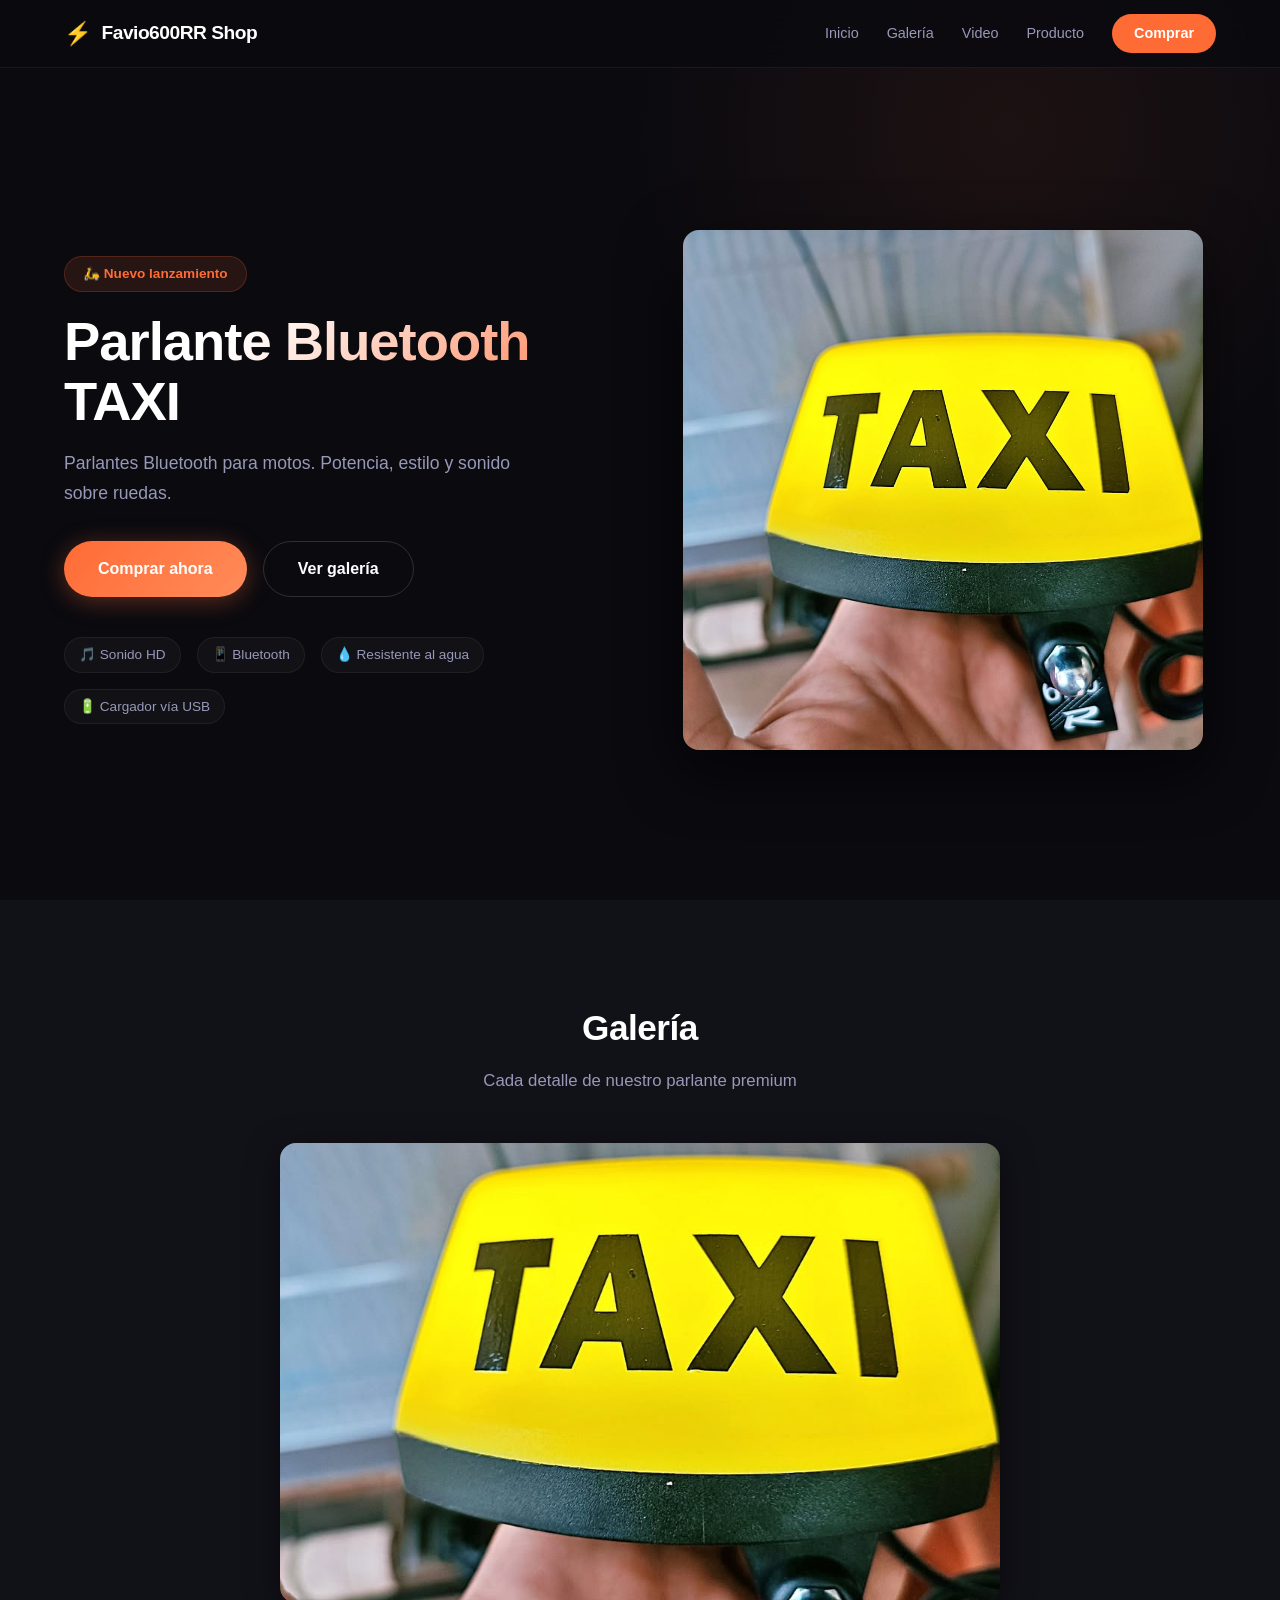
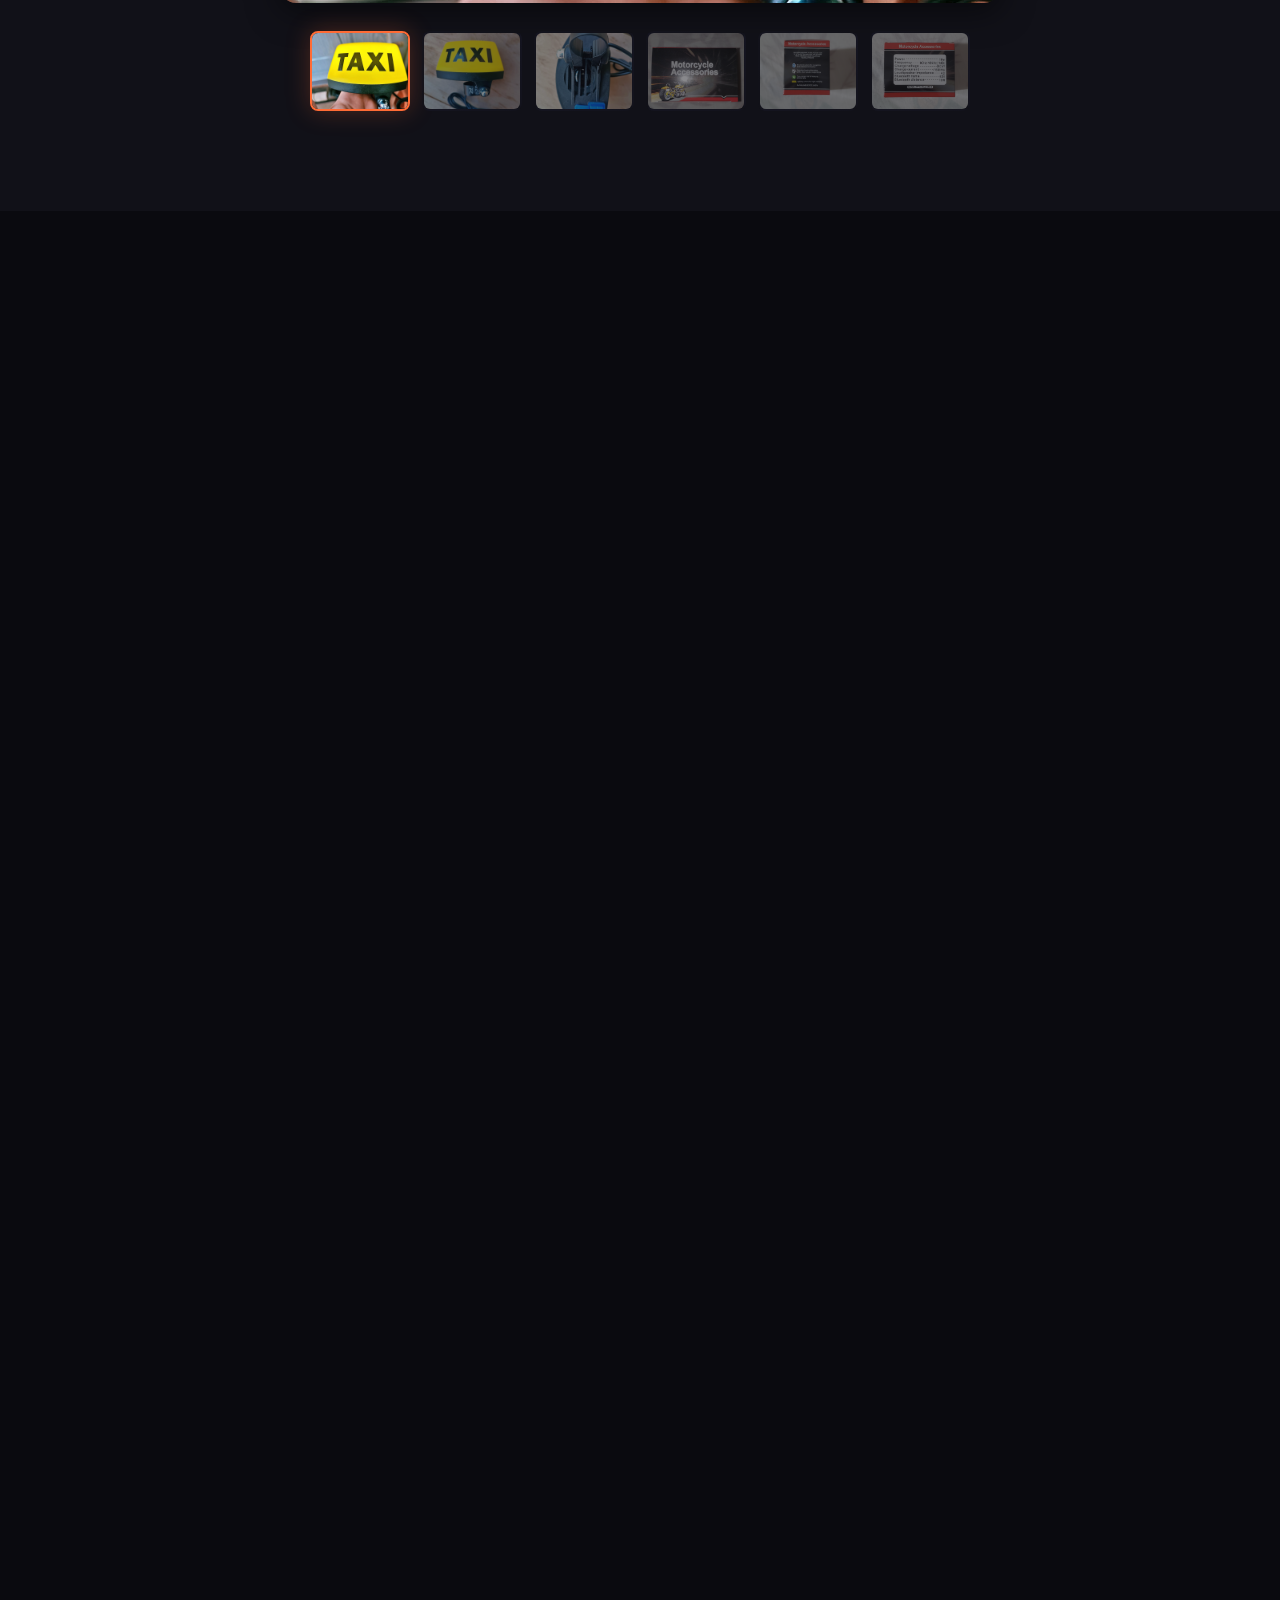
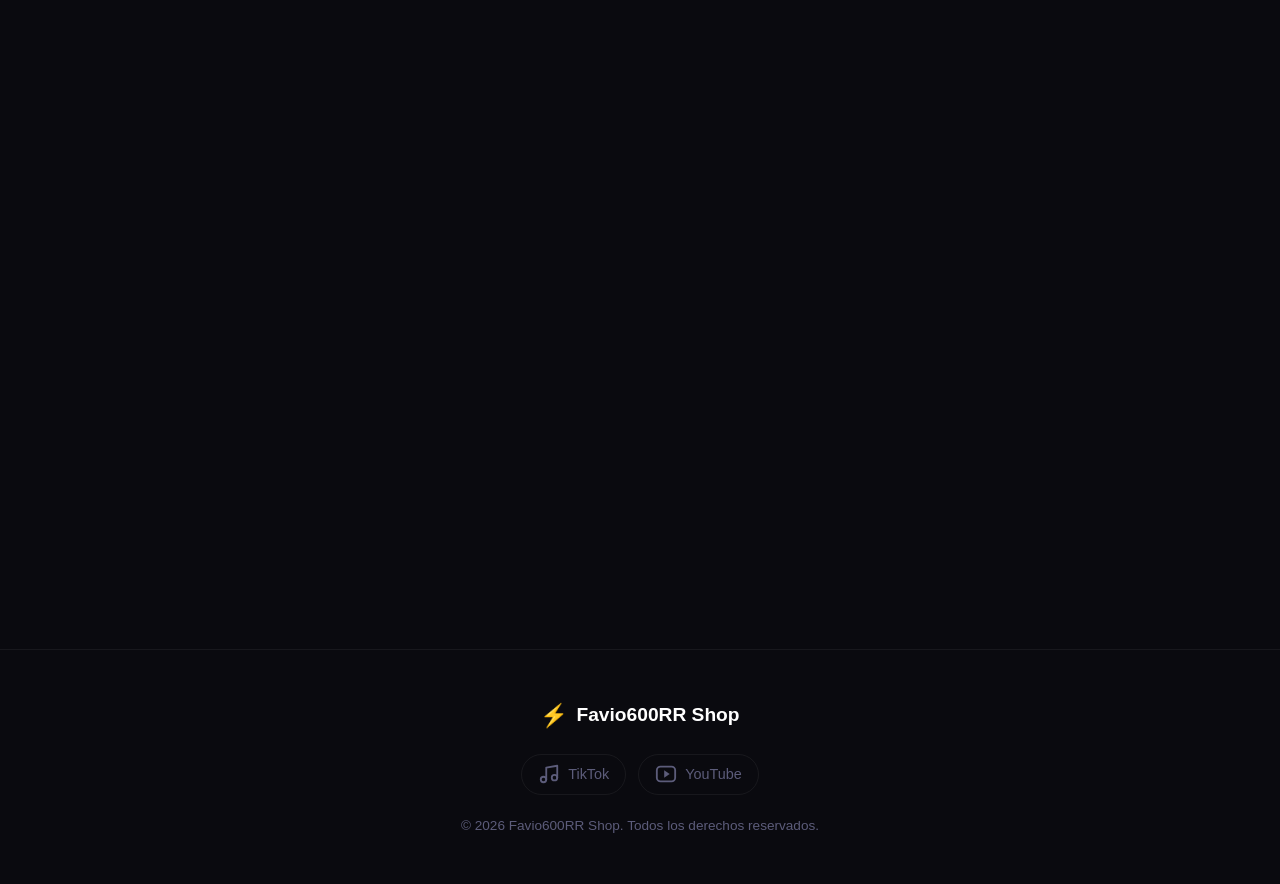
==== public/index.html @ 27d07365 "first commit" ====
<!DOCTYPE html>
<html lang="es">
<head>
    <meta charset="UTF-8">
    <meta name="viewport" content="width=device-width, initial-scale=1.0">
    <title>Favio600RR Shop | Parlante Bluetooth TAXI</title>
    <meta name="description" content="Parlantes Bluetooth para motos. Potencia, estilo y sonido sobre ruedas.">
    <meta name="author" content="Favio600RR">
    <meta name="robots" content="index, follow">
    <meta name="theme-color" content="#ff6b35">
    <meta property="og:title" content="Parlante Bluetooth TAXI - Favio600RR Shop">
    <meta property="og:description" content="Parlantes Bluetooth para motos. Potencia, estilo y sonido sobre ruedas.">
    <meta property="og:type" content="product">
    <meta property="og:image" content="assets/img/foto1.png">
    <meta property="og:site_name" content="Favio600RR Shop">
    <link rel="icon" href="data:image/svg+xml,<svg xmlns='http://www.w3.org/2000/svg' viewBox='0 0 32 32'><rect width='32' height='32' rx='6' fill='%23ff6b35'/></svg>">
    <link rel="stylesheet" href="css/style.css">
</head>
<body>

    <!-- ============================== HEADER ============================== -->
    <header class="header" id="header">
        <div class="container header-inner">
            <a href="#" class="logo" aria-label="Inicio">
                <span class="logo-icon">⚡</span>
                <span class="logo-text">Favio600RR Shop</span>
            </a>
            <nav class="nav" id="nav" role="navigation" aria-label="Navegación principal">
                <a href="#hero" class="nav-link">Inicio</a>
                <a href="#galeria" class="nav-link">Galería</a>
                <a href="#video" class="nav-link">Video</a>
                <a href="#producto" class="nav-link">Producto</a>
                <a href="#producto" class="nav-link nav-btn">Comprar</a>
            </nav>
            <button class="nav-toggle" id="navToggle" aria-label="Abrir menú" type="button">
                <span></span><span></span><span></span>
            </button>
        </div>
    </header>

    <!-- ============================== HERO ============================== -->
    <section id="hero" class="hero">
        <div class="hero-bg-glow"></div>
        <div class="container hero-inner">
            <div class="hero-content">
                <span class="hero-badge">🛵 Nuevo lanzamiento</span>
                <h1 class="hero-title">Parlante Bluetooth TAXI</h1>
                <p class="hero-desc">Parlantes Bluetooth para motos. Potencia, estilo y sonido sobre ruedas.</p>
                <div class="hero-actions">
                    <a href="#producto" class="btn btn-primary">Comprar ahora</a>
                    <a href="#galeria" class="btn btn-outline">Ver galería</a>
                </div>
                <div class="hero-features">
                    <span class="hf-item">🎵 Sonido HD</span>
                    <span class="hf-item">📱 Bluetooth</span>
                    <span class="hf-item">💧 Resistente al agua</span>
                    <span class="hf-item">🔋 Cargador vía USB</span>
                </div>
            </div>
            <div class="hero-visual">
                <div class="hero-img-wrapper">
                    <img src="assets/img/foto1.png" alt="Parlante Bluetooth TAXI" loading="eager">
                    <div class="hero-glow"></div>
                </div>
            </div>
        </div>
    </section>

    <!-- ============================== GALERÍA ============================== -->
    <section id="galeria" class="section gallery">
        <div class="container">
            <h2 class="section-title">Galería</h2>
            <p class="section-desc">Cada detalle de nuestro parlante premium</p>
            <div class="gallery-main">
                <img id="galleryMain" src="assets/img/foto1.png" alt="Parlante Bluetooth TAXI">
            </div>
            <div class="gallery-thumbs" id="galleryThumbs">
                <img src="assets/img/foto1.png" alt="Parlante Bluetooth TAXI - Imagen 1" class="thumb active" data-index="0" loading="lazy">
                <img src="assets/img/foto2.png" alt="Parlante Bluetooth TAXI - Imagen 2" class="thumb" data-index="1" loading="lazy">
                <img src="assets/img/foto3.png" alt="Parlante Bluetooth TAXI - Imagen 3" class="thumb" data-index="2" loading="lazy">
                <img src="assets/img/foto4.png" alt="Parlante Bluetooth TAXI - Imagen 4" class="thumb" data-index="3" loading="lazy">
                <img src="assets/img/foto5.png" alt="Parlante Bluetooth TAXI - Imagen 5" class="thumb" data-index="4" loading="lazy">
                <img src="assets/img/foto6.png" alt="Parlante Bluetooth TAXI - Imagen 6" class="thumb" data-index="5" loading="lazy">
            </div>
        </div>
    </section>

    <!-- ============================== VIDEO ============================== -->
    <section id="video" class="section video-section">
        <div class="container">
            <h2 class="section-title">Video</h2>
            <p class="section-desc">Mira el Parlante Bluetooth TAXI en acción</p>
            <div class="video-grid">
                        <div class="video-wrapper">
                            <video controls preload="metadata" poster="assets/img/foto1.png" playsinline>
                                <source src="assets/video/video1.mp4" type="video/mp4">
                            </video>
                        </div>
            </div>
        </div>
    </section>

    <!-- ============================== PRODUCTO ============================== -->
    <section id="producto" class="section product-section">
        <div class="container">
            <h2 class="section-title">Producto</h2>
            <p class="section-desc">Información y pedido</p>
            <div class="product-card">
                <div class="product-img-col">

                </div>
                <div class="product-info-col">
                    <h3 class="product-name">Parlante Bluetooth TAXI</h3>
                    <div class="product-price">Bs 180</div>
                    <div class="product-stock">
                        <span class="stock-badge" id="stockBadge">✓ En stock (98 unid.)</span>
                    </div>

                    <div class="product-variants">
                        <label class="variants-label">Cantidad por variante</label>
                        <div class="variant-item">
                            <span class="variant-label">Abrazadera</span>
                            <div class="quantity-selector">
                                <button class="qty-btn variant-minus" data-id="abrazadera" type="button" aria-label="Reducir Abrazadera">−</button>
                                <input type="number" class="qty-input variant-qty" data-id="abrazadera" value="0" min="0" max="98" aria-live="polite">
                                <button class="qty-btn variant-plus" data-id="abrazadera" type="button" aria-label="Aumentar Abrazadera">+</button>
                            </div>
                        </div>
                        <div class="variant-item">
                            <span class="variant-label">Sujetador</span>
                            <div class="quantity-selector">
                                <button class="qty-btn variant-minus" data-id="sujetador" type="button" aria-label="Reducir Sujetador">−</button>
                                <input type="number" class="qty-input variant-qty" data-id="sujetador" value="0" min="0" max="98" aria-live="polite">
                                <button class="qty-btn variant-plus" data-id="sujetador" type="button" aria-label="Aumentar Sujetador">+</button>
                            </div>
                        </div>
                    </div>

                    <div class="product-field">
                        <label for="department">Departamento de entrega</label>
                        <div class="select-wrap">
                            <select id="department" class="department-select" required>
                                <option value="">— Seleccionar —</option>
                                <option value="La Paz">La Paz</option>
                                <option value="Cochabamba">Cochabamba</option>
                                <option value="Santa Cruz">Santa Cruz</option>
                                <option value="Oruro">Oruro</option>
                                <option value="Potosí">Potosí</option>
                                <option value="Chuquisaca">Chuquisaca</option>
                                <option value="Tarija">Tarija</option>
                                <option value="Beni">Beni</option>
                                <option value="Pando">Pando</option>
                            </select>
                        </div>
                    </div>

                    <button id="whatsappBtn" class="btn btn-whatsapp" type="button">
                        <span>💬</span> Pedir por WhatsApp
                    </button>
                </div>
            </div>
        </div>
    </section>

    <!-- ============================== FOOTER ============================== -->
    <footer class="footer">
        <div class="container footer-inner">
            <div class="footer-brand">
                <span class="logo-icon">⚡</span>
                <span>Favio600RR Shop</span>
            </div>
            <div class="footer-social">
                <a href="https://www.tiktok.com/@favio600rr.yt" class="social-link" target="_blank" rel="noopener noreferrer" aria-label="TikTok"><svg xmlns="http://www.w3.org/2000/svg" width="22" height="22" viewBox="0 0 24 24" fill="none" stroke="currentColor" stroke-width="2" stroke-linecap="round" stroke-linejoin="round"><path d="M9 18V5l12-2v13"/><circle cx="6" cy="18" r="3"/><circle cx="18" cy="16" r="3"/></svg><span>TikTok</span></a>
                <a href="https://www.youtube.com/@Favio600RR" class="social-link" target="_blank" rel="noopener noreferrer" aria-label="YouTube"><svg xmlns="http://www.w3.org/2000/svg" width="22" height="22" viewBox="0 0 24 24" fill="none" stroke="currentColor" stroke-width="2" stroke-linecap="round" stroke-linejoin="round"><rect x="2" y="4" width="20" height="16" rx="4"/><polygon points="10,8 16,12 10,16" fill="currentColor" stroke="none"/></svg><span>YouTube</span></a>
            </div>
            <p class="footer-copy">© 2026 Favio600RR Shop. Todos los derechos reservados.</p>
        </div>
    </footer>

    <script src="js/app.js" defer></script>
</body>
</html>
---- public/css/style.css ----
/* ================================================================
   FAVIO600RR SHOP — ESTILOS v3
   ================================================================ */

/* --- Variables --- */
:root {
    --primary:   #ff6b35;
    --secondary: #00d4ff;
    --bg:        #0a0a0f;
    --bg2:       #111118;
    --bg3:       #181828;
    --text:      #ffffff;
    --text2:     #9898b8;
    --text3:     #5c5c7a;
    --border:    rgba(255, 255, 255, 0.06);
    --radius:    16px;
    --radius-sm: 8px;
    --shadow:    0 8px 32px rgba(0, 0, 0, 0.5);
    --shadow-lg: 0 20px 60px rgba(0, 0, 0, 0.6);
    --ease:      0.3s cubic-bezier(0.4, 0, 0.2, 1);
    --ease-slow: 0.6s cubic-bezier(0.4, 0, 0.2, 1);
}

/* --- Reset --- */
*, *::before, *::after { margin: 0; padding: 0; box-sizing: border-box; }

html {
    scroll-behavior: smooth;
    -webkit-font-smoothing: antialiased;
    -moz-osx-font-smoothing: grayscale;
}

body {
    font-family: -apple-system, BlinkMacSystemFont, "Segoe UI", Roboto,
        Oxygen, Ubuntu, Cantarell, sans-serif;
    background: var(--bg);
    color: var(--text);
    line-height: 1.6;
    overflow-x: hidden;
}

img { max-width: 100%; display: block; }
a   { text-decoration: none; color: inherit; }
button { font-family: inherit; cursor: pointer; }

.container {
    max-width: 1200px;
    margin: 0 auto;
    padding: 0 24px;
}

/* ============== HEADER ============== */
.header {
    position: fixed;
    top: 0; left: 0; width: 100%;
    z-index: 1000;
    background: rgba(10, 10, 15, 0.82);
    backdrop-filter: blur(24px);
    -webkit-backdrop-filter: blur(24px);
    border-bottom: 1px solid var(--border);
    padding: 14px 0;
    transition: background var(--ease), padding var(--ease);
}
.header-inner {
    display: flex;
    align-items: center;
    justify-content: space-between;
}

.logo {
    display: flex;
    align-items: center;
    gap: 10px;
    font-size: 1.2rem;
    font-weight: 700;
    letter-spacing: -0.5px;
}
.logo-icon { font-size: 1.4rem; }

.nav {
    display: flex;
    align-items: center;
    gap: 28px;
}
.nav-link {
    font-size: 0.9rem;
    color: var(--text2);
    font-weight: 500;
    transition: color var(--ease);
    position: relative;
    padding: 4px 0;
}
.nav-link::after {
    content: "";
    position: absolute;
    bottom: -2px; left: 0;
    width: 0; height: 2px;
    background: var(--primary);
    border-radius: 2px;
    transition: width var(--ease);
}
.nav-link:hover { color: var(--text); }
.nav-link:hover::after { width: 100%; }

.nav-btn {
    background: var(--primary) !important;
    color: #fff !important;
    padding: 8px 22px !important;
    border-radius: 50px !important;
    font-weight: 600 !important;
    transition: all var(--ease) !important;
}
.nav-btn:hover {
    background: #ff8c5a !important;
    transform: translateY(-1px);
    box-shadow: 0 4px 20px rgba(255, 107, 53, 0.35);
}
.nav-btn::after { display: none !important; }

/* --- Nav Toggle --- */
.nav-toggle {
    display: none;
    flex-direction: column;
    gap: 5px;
    background: none;
    border: none;
    padding: 4px;
    z-index: 1001;
}
.nav-toggle span {
    display: block;
    width: 24px; height: 2px;
    background: var(--text);
    border-radius: 2px;
    transition: all var(--ease);
}
.nav-toggle.active span:nth-child(1) { transform: rotate(45deg) translate(5px, 5px); }
.nav-toggle.active span:nth-child(2) { opacity: 0; }
.nav-toggle.active span:nth-child(3) { transform: rotate(-45deg) translate(5px, -5px); }

/* ============== HERO ============== */
.hero {
    min-height: 100vh;
    display: flex;
    align-items: center;
    padding-top: 80px;
    position: relative;
    overflow: hidden;
}
.hero-bg-glow {
    position: absolute;
    top: -30%; right: -10%;
    width: 800px; height: 800px;
    background: radial-gradient(circle, rgba(255, 107, 53, 0.08), transparent 70%);
    pointer-events: none;
}
.hero-inner {
    display: grid;
    grid-template-columns: 1fr 1fr;
    gap: 60px;
    align-items: center;
    position: relative;
    z-index: 1;
}
.hero-content { display: flex; flex-direction: column; }

.hero-badge {
    display: inline-flex;
    align-items: center;
    gap: 6px;
    width: fit-content;
    padding: 6px 18px;
    background: rgba(255, 107, 53, 0.12);
    color: var(--primary);
    border-radius: 50px;
    font-size: 0.85rem;
    font-weight: 600;
    margin-bottom: 20px;
    border: 1px solid rgba(255, 107, 53, 0.2);
}

.hero-title {
    font-size: 3.4rem;
    font-weight: 800;
    line-height: 1.12;
    margin-bottom: 16px;
    background: linear-gradient(135deg, #fff 30%, var(--primary) 100%);
    -webkit-background-clip: text;
    -webkit-text-fill-color: transparent;
    background-clip: text;
    letter-spacing: -1px;
}

.hero-desc {
    font-size: 1.1rem;
    color: var(--text2);
    margin-bottom: 32px;
    max-width: 480px;
    line-height: 1.7;
}

.hero-actions {
    display: flex;
    gap: 16px;
    margin-bottom: 40px;
    flex-wrap: wrap;
}

.btn {
    display: inline-flex;
    align-items: center;
    justify-content: center;
    gap: 8px;
    padding: 14px 34px;
    border-radius: 50px;
    font-weight: 600;
    font-size: 1rem;
    border: none;
    transition: all var(--ease);
    text-align: center;
}
.btn-primary {
    background: linear-gradient(135deg, var(--primary), #ff8c5a);
    color: #fff;
    box-shadow: 0 4px 24px rgba(255, 107, 53, 0.35);
}
.btn-primary:hover {
    transform: translateY(-3px);
    box-shadow: 0 10px 40px rgba(255, 107, 53, 0.5);
}
.btn-outline {
    background: transparent;
    color: var(--text);
    border: 1px solid rgba(255, 255, 255, 0.15);
}
.btn-outline:hover {
    border-color: var(--primary);
    background: rgba(255, 107, 53, 0.08);
    color: var(--primary);
}

.hero-features {
    display: flex;
    gap: 16px;
    flex-wrap: wrap;
}
.hf-item {
    color: var(--text2);
    font-size: 0.85rem;
    display: flex;
    align-items: center;
    gap: 6px;
    padding: 6px 14px;
    background: rgba(255, 255, 255, 0.03);
    border: 1px solid var(--border);
    border-radius: 50px;
    transition: all var(--ease);
}
.hf-item:hover {
    border-color: rgba(255, 107, 53, 0.3);
    background: rgba(255, 107, 53, 0.06);
    color: var(--text);
    transform: translateY(-1px);
}

.hero-visual {
    display: flex;
    justify-content: center;
    align-items: center;
}
.hero-img-wrapper {
    position: relative;
    display: flex;
    justify-content: center;
    align-items: center;
}
.hero-img-wrapper img {
    width: 100%;
    max-width: 520px;
    border-radius: var(--radius);
    box-shadow: var(--shadow-lg);
    background: linear-gradient(135deg, var(--bg3), var(--bg2));
    animation: float 6s ease-in-out infinite;
}
.hero-glow {
    position: absolute;
    width: 350px; height: 350px;
    background: radial-gradient(circle, rgba(255, 107, 53, 0.15), transparent 70%);
    border-radius: 50%;
    z-index: -1;
    animation: pulse 4s ease-in-out infinite;
}

@keyframes float {
    0%, 100% { transform: translateY(0); }
    50%      { transform: translateY(-18px); }
}
@keyframes pulse {
    0%, 100% { transform: scale(1); opacity: 0.3; }
    50%      { transform: scale(1.3); opacity: 0.6; }
}

/* ============== SECCIONES ============== */
.section { padding: 100px 0; }
.section-title {
    font-size: 2.2rem;
    font-weight: 700;
    text-align: center;
    margin-bottom: 12px;
    letter-spacing: -0.5px;
}
.section-desc {
    text-align: center;
    color: var(--text2);
    margin-bottom: 48px;
    font-size: 1.05rem;
}

/* ============== GALERÍA ============== */
.gallery { background: var(--bg2); }

.gallery-main {
    max-width: 720px;
    margin: 0 auto 28px;
    border-radius: var(--radius);
    overflow: hidden;
    box-shadow: var(--shadow);
    background: linear-gradient(135deg, var(--bg3), var(--bg2));
}
.gallery-main img {
    width: 100%;
    height: 460px;
    object-fit: cover;
    transition: transform var(--ease-slow), opacity 0.3s ease;
    display: block;
}
.gallery-main:hover img { transform: scale(1.04); }

.gallery-thumbs {
    display: flex;
    gap: 12px;
    justify-content: center;
    flex-wrap: wrap;
}
.thumb {
    width: 100px; height: 80px;
    object-fit: cover;
    border-radius: var(--radius-sm);
    cursor: pointer;
    border: 2px solid transparent;
    transition: all var(--ease);
    opacity: 0.5;
    background: linear-gradient(135deg, var(--bg3), var(--bg2));
}
.thumb:hover {
    opacity: 0.9;
    border-color: var(--primary);
    transform: translateY(-3px);
}
.thumb.active {
    opacity: 1;
    border-color: var(--primary);
    box-shadow: 0 0 24px rgba(255, 107, 53, 0.25);
}

/* ============== VIDEO ============== */
.video-section { background: var(--bg); }

.video-grid {
    display: flex;
    flex-direction: column;
    align-items: center;
    gap: 24px;
}

.video-wrapper {
    width: 100%;
    max-width: 800px;
    border-radius: var(--radius);
    overflow: hidden;
    box-shadow: var(--shadow-lg);
    background: #000;
    display: flex;
    align-items: center;
    justify-content: center;
}

.video-wrapper video {
    width: 100%;
    max-height: 75vh;
    object-fit: contain;
    display: block;
    background: #000;
}

/* ============== PRODUCTO ============== */
.product-section { background: var(--bg2); }

.product-card {
    display: grid;
    grid-template-columns: 1fr 1fr;
    gap: 48px;
    background: var(--bg3);
    border-radius: var(--radius);
    padding: 48px;
    border: 1px solid var(--border);
    max-width: 1000px;
    margin: 0 auto;
    box-shadow: var(--shadow);
}
.product-img-col img {
    width: 100%;
    border-radius: var(--radius-sm);
    background: linear-gradient(135deg, var(--bg2), var(--bg));
    box-shadow: 0 4px 20px rgba(0, 0, 0, 0.3);
}
.product-name {
    font-size: 1.8rem;
    font-weight: 700;
    margin-bottom: 16px;
    line-height: 1.3;
}
.product-price {
    font-size: 2.8rem;
    font-weight: 800;
    color: var(--primary);
    margin-bottom: 20px;
    letter-spacing: -1px;
}
.product-stock { margin-bottom: 28px; }
.stock-badge {
    display: inline-flex;
    align-items: center;
    gap: 6px;
    padding: 6px 18px;
    border-radius: 50px;
    font-size: 0.9rem;
    font-weight: 500;
    background: rgba(50, 220, 100, 0.12);
    color: #32dc64;
    border: 1px solid rgba(50, 220, 100, 0.2);
}

/* --- Featured product showcase --- */
.product-featured {
    position: relative;
    overflow: hidden;
    border-radius: var(--radius-sm);
    background: linear-gradient(135deg, var(--bg2), var(--bg));
    box-shadow: 0 4px 20px rgba(0, 0, 0, 0.3);
    width: 100%;
}
.featured-slides {
    position: relative;
    width: 100%;
    aspect-ratio: 4 / 3;
    overflow: hidden;
}
.featured-slide {
    position: absolute;
    top: 0; left: 0;
    width: 100%; height: 100%;
    opacity: 0;
    visibility: hidden;
    transition: opacity 0.6s ease, visibility 0.6s ease;
    display: flex;
    flex-direction: column;
    align-items: center;
    justify-content: center;
}
.featured-slide.active {
    opacity: 1;
    visibility: visible;
    position: relative;
}
.featured-slide img {
    width: 100%;
    height: 100%;
    object-fit: contain;
    display: block;
    transition: transform 0.4s ease;
}
.featured-slide:hover img {
    transform: scale(1.03);
}
.featured-label {
    position: absolute;
    bottom: 0; left: 0; right: 0;
    padding: 14px 18px;
    background: linear-gradient(transparent, rgba(0, 0, 0, 0.75));
    color: #fff;
    font-size: 0.95rem;
    font-weight: 600;
    text-align: center;
    letter-spacing: 0.3px;
    backdrop-filter: blur(4px);
    -webkit-backdrop-filter: blur(4px);
}
.featured-dots {
    display: flex;
    justify-content: center;
    gap: 8px;
    padding: 14px 0 6px;
}
.featured-dots .dot {
    width: 8px;
    height: 8px;
    border-radius: 50%;
    background: var(--text3);
    border: none;
    cursor: pointer;
    transition: all 0.3s ease;
    padding: 0;
}
.featured-dots .dot.active {
    background: var(--primary);
    width: 28px;
    border-radius: 4px;
}
.featured-dots .dot:hover {
    background: var(--text2);
}

.product-field { margin-bottom: 22px; }
.product-field label {
    display: block;
    margin-bottom: 10px;
    color: var(--text2);
    font-size: 0.9rem;
    font-weight: 500;
}

.product-variants { margin-bottom: 22px; }
.variants-label {
    display: block;
    margin-bottom: 14px;
    color: var(--text2);
    font-size: 0.9rem;
    font-weight: 500;
}
.variant-item {
    display: flex;
    align-items: center;
    justify-content: space-between;
    padding: 12px 16px;
    background: var(--bg2);
    border: 1px solid var(--border);
    border-radius: var(--radius-sm);
    margin-bottom: 10px;
}
.variant-item:last-child { margin-bottom: 0; }
.variant-label {
    font-size: 0.95rem;
    font-weight: 600;
    color: var(--text);
}

.quantity-selector {
    display: inline-flex;
    align-items: center;
    border: 1px solid var(--border);
    border-radius: var(--radius-sm);
    overflow: hidden;
    background: var(--bg2);
}
.qty-btn {
    background: transparent;
    border: none;
    color: var(--text);
    width: 46px; height: 46px;
    font-size: 1.3rem;
    transition: all var(--ease);
    display: flex;
    align-items: center;
    justify-content: center;
    flex-shrink: 0;
}
.qty-btn:hover { background: var(--primary); color: #fff; }
.qty-btn:disabled { opacity: 0.3; cursor: not-allowed; }

.qty-input {
    width: 64px;
    text-align: center;
    font-size: 1.15rem;
    font-weight: 600;
    background: var(--bg3);
    border: none;
    color: var(--text);
    height: 46px;
    outline: none;
    -moz-appearance: textfield;
}
.qty-input::-webkit-inner-spin-button,
.qty-input::-webkit-outer-spin-button {
    -webkit-appearance: none;
    margin: 0;
}

.select-wrap { position: relative; max-width: 360px; }
.department-select {
    width: 100%;
    padding: 12px 40px 12px 16px;
    background: var(--bg2);
    border: 1px solid var(--border);
    border-radius: var(--radius-sm);
    color: var(--text);
    font-size: 0.95rem;
    transition: border-color var(--ease);
    appearance: none;
    -webkit-appearance: none;
    cursor: pointer;
}
.select-wrap::after {
    content: "";
    position: absolute;
    right: 14px; top: 50%;
    width: 10px; height: 10px;
    border-right: 2px solid var(--text3);
    border-bottom: 2px solid var(--text3);
    transform: translateY(-70%) rotate(45deg);
    pointer-events: none;
}
.department-select:focus {
    outline: none;
    border-color: var(--primary);
    box-shadow: 0 0 0 3px rgba(255, 107, 53, 0.1);
}
.department-select option { background: var(--bg2); color: var(--text); }

.btn-whatsapp {
    background: #25d366;
    color: #fff;
    width: 100%;
    justify-content: center;
    padding: 16px 32px;
    font-size: 1.1rem;
    font-weight: 700;
    box-shadow: 0 4px 24px rgba(37, 211, 102, 0.25);
}
.btn-whatsapp:hover {
    background: #20bd5a;
    transform: translateY(-2px);
    box-shadow: 0 8px 36px rgba(37, 211, 102, 0.4);
}
.btn-whatsapp:disabled { opacity: 0.5; cursor: not-allowed; transform: none; }

/* ============== FOOTER ============== */
.footer {
    background: var(--bg);
    padding: 48px 0;
    border-top: 1px solid var(--border);
}
.footer-inner { text-align: center; }
.footer-brand {
    display: flex;
    align-items: center;
    justify-content: center;
    gap: 8px;
    font-size: 1.2rem;
    font-weight: 700;
    margin-bottom: 20px;
}
.footer-social {
    display: flex;
    justify-content: center;
    gap: 12px;
    margin-bottom: 20px;
    flex-wrap: wrap;
}
.social-link {
    display: inline-flex;
    align-items: center;
    gap: 8px;
    padding: 8px 16px;
    color: var(--text3);
    font-size: 0.9rem;
    font-weight: 500;
    border: 1px solid var(--border);
    border-radius: 50px;
    transition: all var(--ease);
    text-decoration: none;
}
.social-link svg {
    flex-shrink: 0;
    transition: transform var(--ease);
}
.social-link:hover {
    color: var(--text);
    border-color: rgba(255, 255, 255, 0.12);
    background: var(--bg3);
    transform: translateY(-2px);
    box-shadow: 0 4px 16px rgba(0, 0, 0, 0.3);
}
.social-link:hover svg {
    transform: scale(1.15);
}
.footer-copy { color: var(--text3); font-size: 0.85rem; }

/* ============== SCROLL REVEAL ============== */
.reveal {
    opacity: 0;
    transform: translateY(30px);
    transition: opacity 0.7s ease, transform 0.7s ease;
}
.reveal.active { opacity: 1; transform: translateY(0); }

/* ============== RESPONSIVE: TABLET ============== */
@media (max-width: 768px) {
    .container { padding: 0 20px; }

    .nav {
        position: fixed;
        top: 0; right: -100%;
        width: 280px; height: 100vh;
        background: var(--bg2);
        flex-direction: column;
        padding: 80px 28px 28px;
        transition: right var(--ease);
        border-left: 1px solid var(--border);
        gap: 20px;
        align-items: flex-start;
    }
    .nav.open { right: 0; }
    .nav-toggle { display: flex; }

    .hero { min-height: auto; padding: 100px 0 60px; }
    .hero-inner { grid-template-columns: 1fr; gap: 40px; text-align: center; }
    .hero-content { align-items: center; }
    .hero-title { font-size: 2.4rem; }
    .hero-desc { max-width: 100%; }
    .hero-actions { justify-content: center; }
    .hero-features { justify-content: center; }
    .hero-img-wrapper img { max-width: 380px; }

    .section { padding: 70px 0; }
    .section-title { font-size: 1.8rem; }
    .gallery-main img { height: 340px; }
    .thumb { width: 80px; height: 64px; }

    .product-card { grid-template-columns: 1fr; gap: 32px; padding: 32px; }
    .product-price { font-size: 2.2rem; }
}

/* ============== RESPONSIVE: MOBILE ============== */
@media (max-width: 480px) {
    .container { padding: 0 16px; }
    .hero-title { font-size: 1.8rem; }
    .hero-desc { font-size: 0.95rem; }
    .hero-actions { flex-direction: column; align-items: stretch; }
    .btn { padding: 14px 24px; font-size: 0.95rem; }
    .hf-item { font-size: 0.8rem; padding: 5px 12px; }
    .hero-features { gap: 10px; }
    .hero-img-wrapper img { max-width: 280px; }

    .section { padding: 50px 0; }
    .section-title { font-size: 1.5rem; }
    .section-desc { font-size: 0.95rem; margin-bottom: 32px; }
    .gallery-main img { height: 240px; }
    .gallery-thumbs { gap: 8px; }
    .thumb { width: 58px; height: 46px; }

    .product-card { padding: 20px; }
    .product-name { font-size: 1.4rem; }
    .product-price { font-size: 1.8rem; }
    .qty-btn { width: 40px; height: 40px; }
    .qty-input { width: 54px; height: 40px; font-size: 1rem; }

    .video-wrapper video { max-height: 50vh; }

    .footer-social { gap: 8px; }
    .social-link { font-size: 0.85rem; padding: 6px 12px; }
}
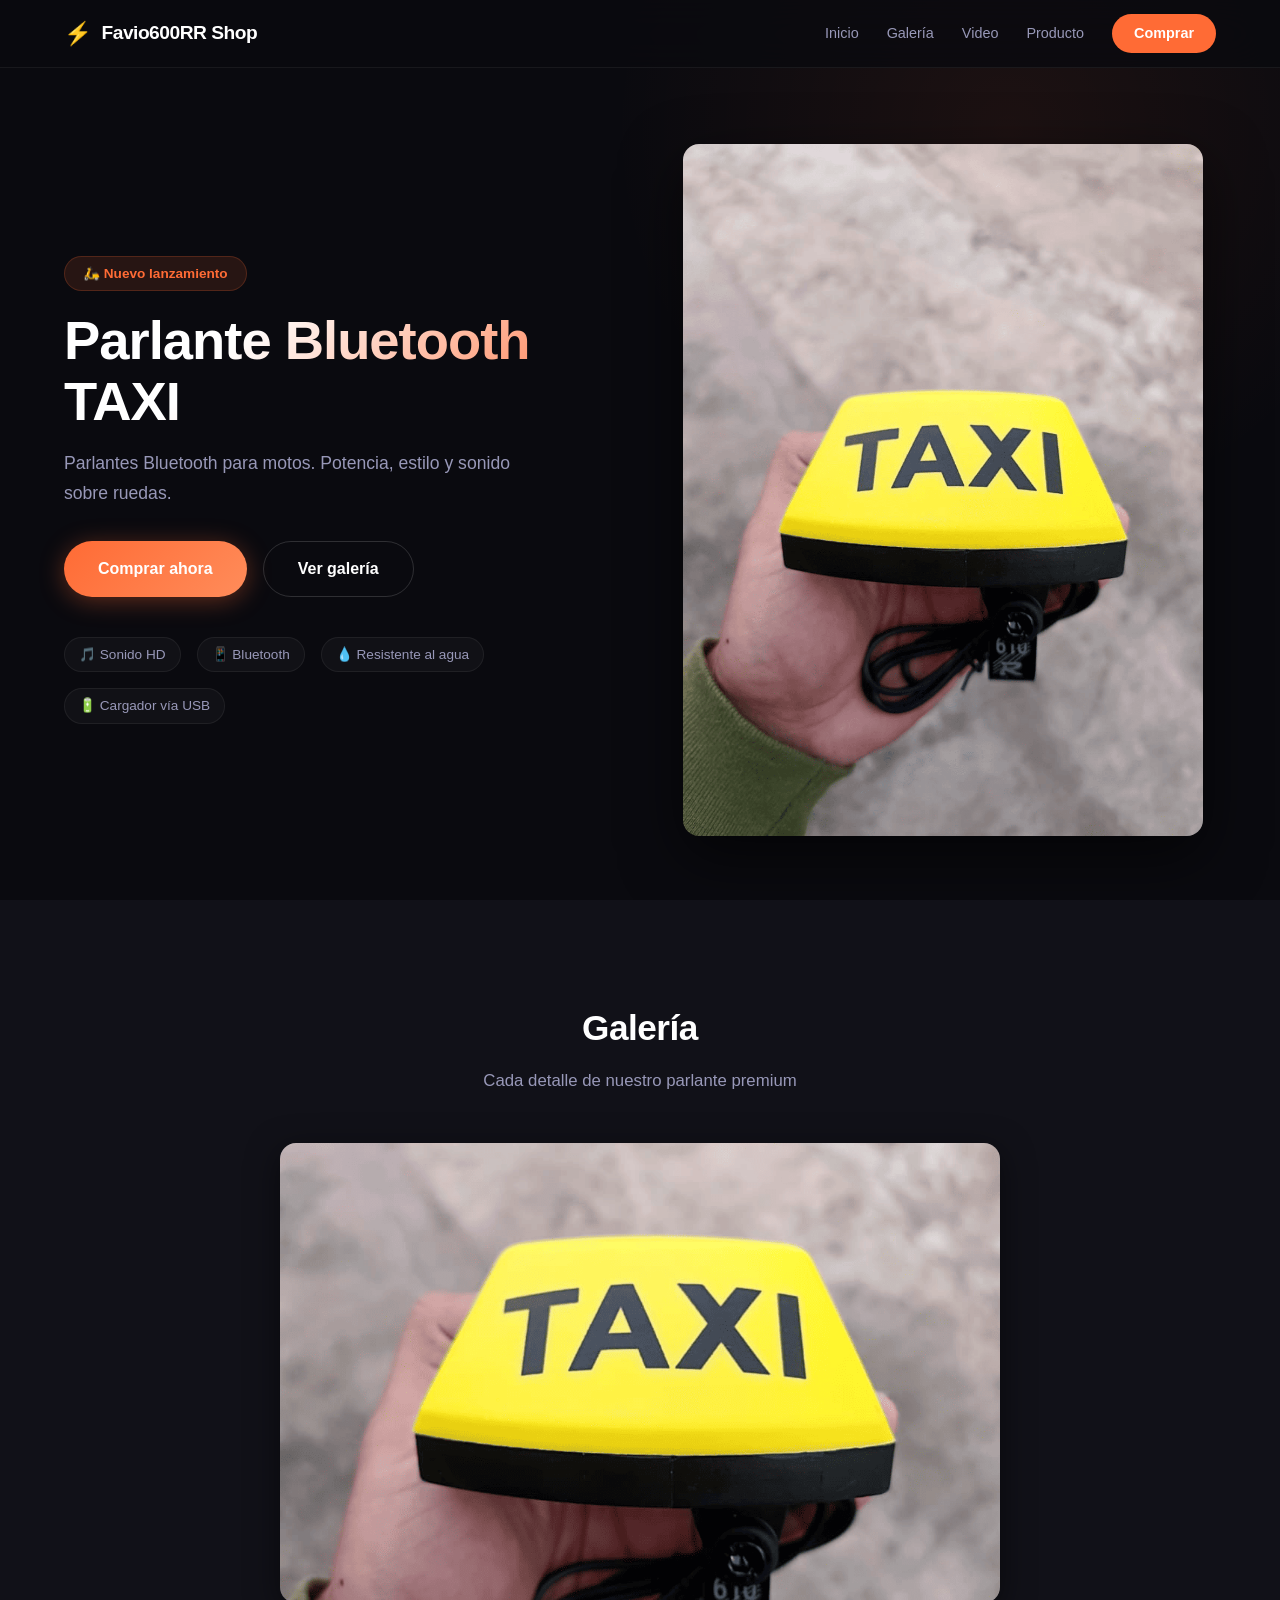
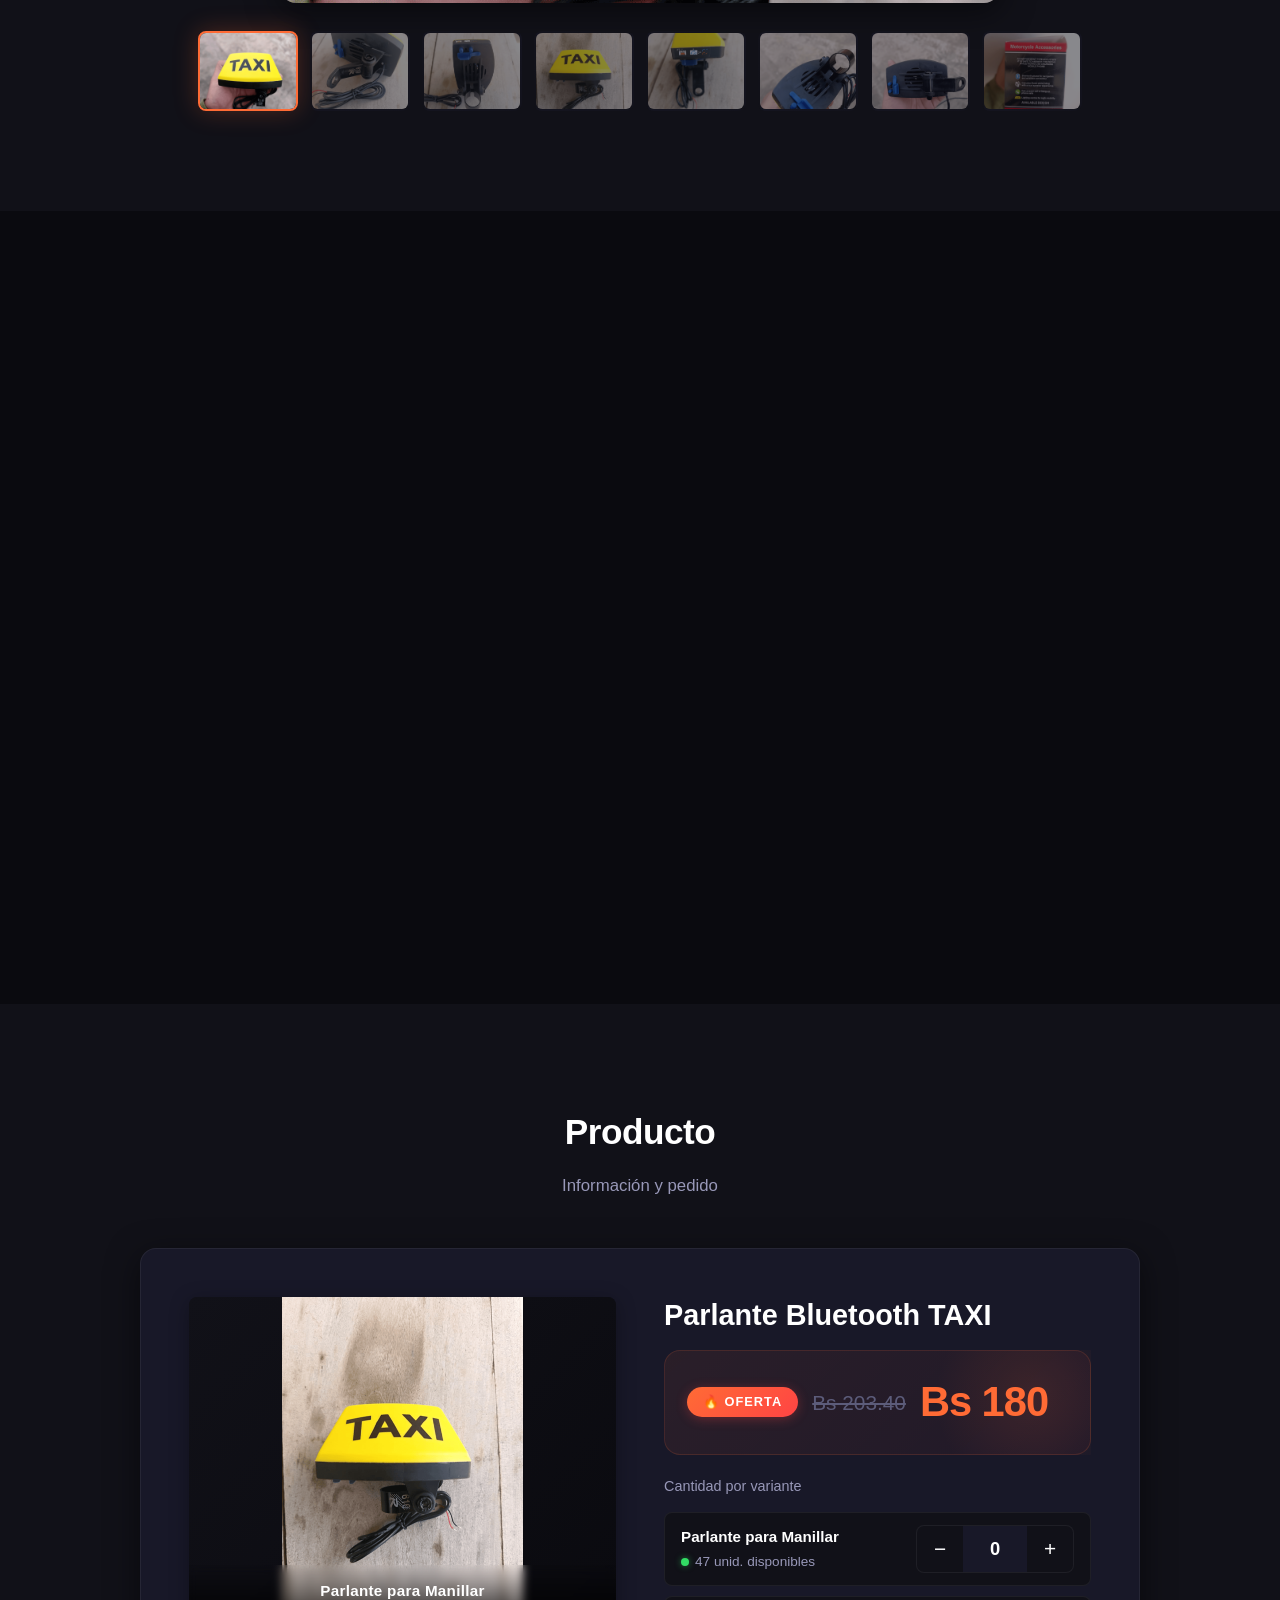
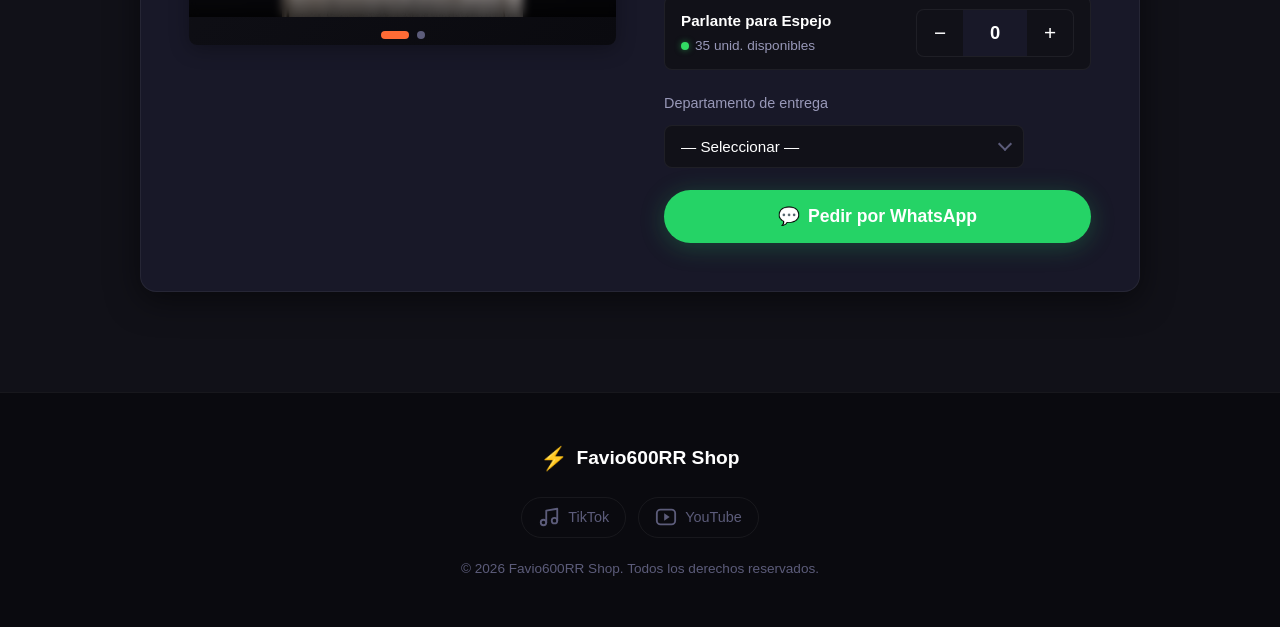
==== commit af51d86e: "actualizado" ====
--- a/public/index.html
+++ b/public/index.html
@@ -81,6 +81,8 @@
                 <img src="assets/img/foto4.png" alt="Parlante Bluetooth TAXI - Imagen 4" class="thumb" data-index="3" loading="lazy">
                 <img src="assets/img/foto5.png" alt="Parlante Bluetooth TAXI - Imagen 5" class="thumb" data-index="4" loading="lazy">
                 <img src="assets/img/foto6.png" alt="Parlante Bluetooth TAXI - Imagen 6" class="thumb" data-index="5" loading="lazy">
+                <img src="assets/img/foto7.png" alt="Parlante Bluetooth TAXI - Imagen 7" class="thumb" data-index="6" loading="lazy">
+                <img src="assets/img/foto8.png" alt="Parlante Bluetooth TAXI - Imagen 8" class="thumb" data-index="7" loading="lazy">
             </div>
         </div>
     </section>
@@ -107,31 +109,56 @@
             <p class="section-desc">Información y pedido</p>
             <div class="product-card">
                 <div class="product-img-col">
-
+                <div class="product-featured" id="productFeatured">
+                    <div class="featured-slides">
+                        <div class="featured-slide active" data-index="0">
+                            <img src="assets/img/foto4.png" alt="Parlante para Manillar" loading="lazy">
+                            <div class="featured-label">Parlante para Manillar</div>
+                        </div>
+                        <div class="featured-slide" data-index="1">
+                            <img src="assets/img/foto2.png" alt="Parlante para Espejo" loading="lazy">
+                            <div class="featured-label">Parlante para Espejo</div>
+                        </div>
+                    </div>
+                    <div class="featured-dots" id="featuredDots">
+                        <span class="dot active" data-index="0"></span>
+                        <span class="dot" data-index="1"></span>
+                    </div>
+                </div>
                 </div>
                 <div class="product-info-col">
                     <h3 class="product-name">Parlante Bluetooth TAXI</h3>
-                    <div class="product-price">Bs 180</div>
-                    <div class="product-stock">
-                        <span class="stock-badge" id="stockBadge">✓ En stock (98 unid.)</span>
+                                        <div class="price-row">
+                        <div class="price-promo-wrap">
+                            <span class="promo-badge">🔥 OFERTA</span>
+                            <span class="price-old">Bs 203.40</span>
+                            <span class="price-promo">Bs 180</span>
+                        </div>
+                        <div class="promo-glow"></div>
                     </div>
 
                     <div class="product-variants">
                         <label class="variants-label">Cantidad por variante</label>
                         <div class="variant-item">
-                            <span class="variant-label">Abrazadera</span>
+                            <div class="variant-info">
+                                <span class="variant-label">Parlante para Manillar</span>
+                                <span class="variant-stock"><span class="stock-dot"></span> 47 unid. disponibles</span>
+                            </div>
                             <div class="quantity-selector">
-                                <button class="qty-btn variant-minus" data-id="abrazadera" type="button" aria-label="Reducir Abrazadera">−</button>
-                                <input type="number" class="qty-input variant-qty" data-id="abrazadera" value="0" min="0" max="98" aria-live="polite">
-                                <button class="qty-btn variant-plus" data-id="abrazadera" type="button" aria-label="Aumentar Abrazadera">+</button>
+                                <button class="qty-btn variant-minus" data-id="manillar" type="button" aria-label="Reducir Parlante para Manillar">−</button>
+                                <input type="number" class="qty-input variant-qty" data-id="manillar" value="0" min="0" max="47" aria-live="polite">
+                                <button class="qty-btn variant-plus" data-id="manillar" type="button" aria-label="Aumentar Parlante para Manillar">+</button>
                             </div>
                         </div>
                         <div class="variant-item">
-                            <span class="variant-label">Sujetador</span>
+                            <div class="variant-info">
+                                <span class="variant-label">Parlante para Espejo</span>
+                                <span class="variant-stock"><span class="stock-dot"></span> 35 unid. disponibles</span>
+                            </div>
                             <div class="quantity-selector">
-                                <button class="qty-btn variant-minus" data-id="sujetador" type="button" aria-label="Reducir Sujetador">−</button>
-                                <input type="number" class="qty-input variant-qty" data-id="sujetador" value="0" min="0" max="98" aria-live="polite">
-                                <button class="qty-btn variant-plus" data-id="sujetador" type="button" aria-label="Aumentar Sujetador">+</button>
+                                <button class="qty-btn variant-minus" data-id="espejo" type="button" aria-label="Reducir Parlante para Espejo">−</button>
+                                <input type="number" class="qty-input variant-qty" data-id="espejo" value="0" min="0" max="35" aria-live="polite">
+                                <button class="qty-btn variant-plus" data-id="espejo" type="button" aria-label="Aumentar Parlante para Espejo">+</button>
                             </div>
                         </div>
                     </div>
--- a/public/css/style.css
+++ b/public/css/style.css
@@ -388,7 +388,7 @@
 
 .video-wrapper video {
     width: 100%;
-    max-height: 75vh;
+    aspect-ratio: 16 / 9;
     object-fit: contain;
     display: block;
     background: #000;
@@ -440,6 +440,87 @@
     background: rgba(50, 220, 100, 0.12);
     color: #32dc64;
     border: 1px solid rgba(50, 220, 100, 0.2);
+}
+
+/* --- Precio promocional --- */
+.price-row {
+    position: relative;
+    margin-bottom: 20px;
+    overflow: hidden;
+}
+.price-promo-wrap {
+    position: relative;
+    z-index: 1;
+    display: flex;
+    align-items: center;
+    gap: 14px;
+    flex-wrap: wrap;
+    background: linear-gradient(135deg, rgba(255, 107, 53, 0.08), rgba(255, 68, 68, 0.04));
+    border: 1px solid rgba(255, 107, 53, 0.15);
+    border-radius: var(--radius);
+    padding: 18px 22px;
+}
+.price-old {
+    font-size: 1.3rem;
+    color: var(--text3);
+    text-decoration: line-through;
+    font-weight: 500;
+    order: 2;
+}
+.price-promo {
+    font-size: 2.6rem;
+    font-weight: 800;
+    color: var(--primary);
+    letter-spacing: -1px;
+    order: 3;
+}
+.promo-badge {
+    display: inline-flex;
+    align-items: center;
+    gap: 4px;
+    padding: 5px 16px;
+    background: linear-gradient(135deg, #ff6b35, #ff4444);
+    color: #fff;
+    border-radius: 50px;
+    font-size: 0.8rem;
+    font-weight: 700;
+    letter-spacing: 1px;
+    text-transform: uppercase;
+    order: 1;
+    box-shadow: 0 2px 12px rgba(255, 68, 68, 0.3);
+}
+.promo-glow {
+    position: absolute;
+    top: -50%;
+    right: -10%;
+    width: 200px;
+    height: 200px;
+    background: radial-gradient(circle, rgba(255, 107, 53, 0.12), transparent 70%);
+    pointer-events: none;
+}
+
+/* --- Stock por variante --- */
+.variant-info {
+    display: flex;
+    flex-direction: column;
+    gap: 2px;
+}
+.variant-stock {
+    display: inline-flex;
+    align-items: center;
+    gap: 6px;
+    font-size: 0.85rem;
+    color: var(--text2);
+    font-weight: 500;
+}
+.stock-dot {
+    display: inline-block;
+    width: 8px;
+    height: 8px;
+    border-radius: 50%;
+    background: #32dc64;
+    box-shadow: 0 0 6px rgba(50, 220, 100, 0.5);
+    flex-shrink: 0;
 }
 
 /* --- Featured product showcase --- */
@@ -740,6 +821,9 @@
 
     .product-card { grid-template-columns: 1fr; gap: 32px; padding: 32px; }
     .product-price { font-size: 2.2rem; }
+    .price-promo { font-size: 2rem; }
+    .price-old { font-size: 1.1rem; }
+    .price-promo-wrap { padding: 14px 16px; }
 }
 
 /* ============== RESPONSIVE: MOBILE ============== */
@@ -763,10 +847,14 @@
     .product-card { padding: 20px; }
     .product-name { font-size: 1.4rem; }
     .product-price { font-size: 1.8rem; }
+    .price-promo { font-size: 1.6rem; }
+    .price-old { font-size: 0.95rem; }
+    .price-promo-wrap { padding: 12px 14px; gap: 10px; }
+    .promo-badge { font-size: 0.7rem; padding: 4px 12px; }
     .qty-btn { width: 40px; height: 40px; }
     .qty-input { width: 54px; height: 40px; font-size: 1rem; }
 
-    .video-wrapper video { max-height: 50vh; }
+    .video-wrapper video { aspect-ratio: 16 / 9; }
 
     .footer-social { gap: 8px; }
     .social-link { font-size: 0.85rem; padding: 6px 12px; }
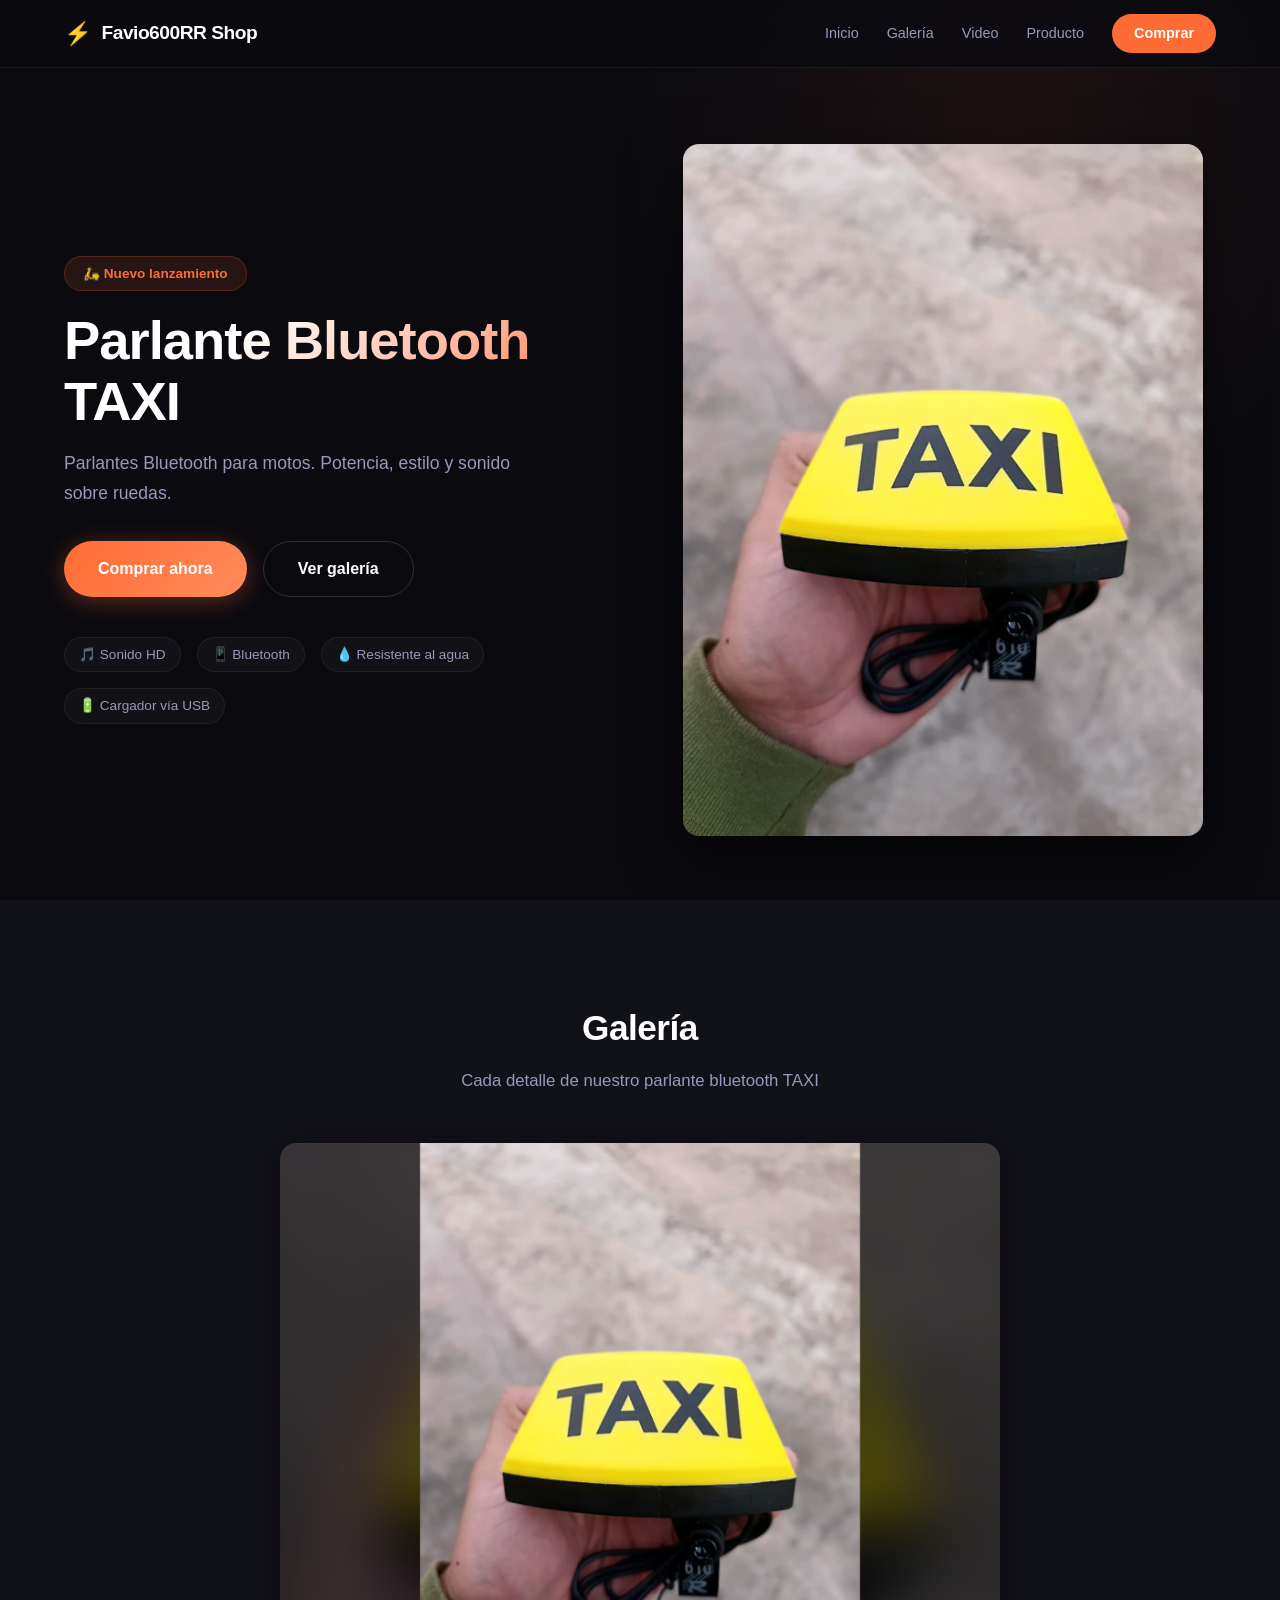
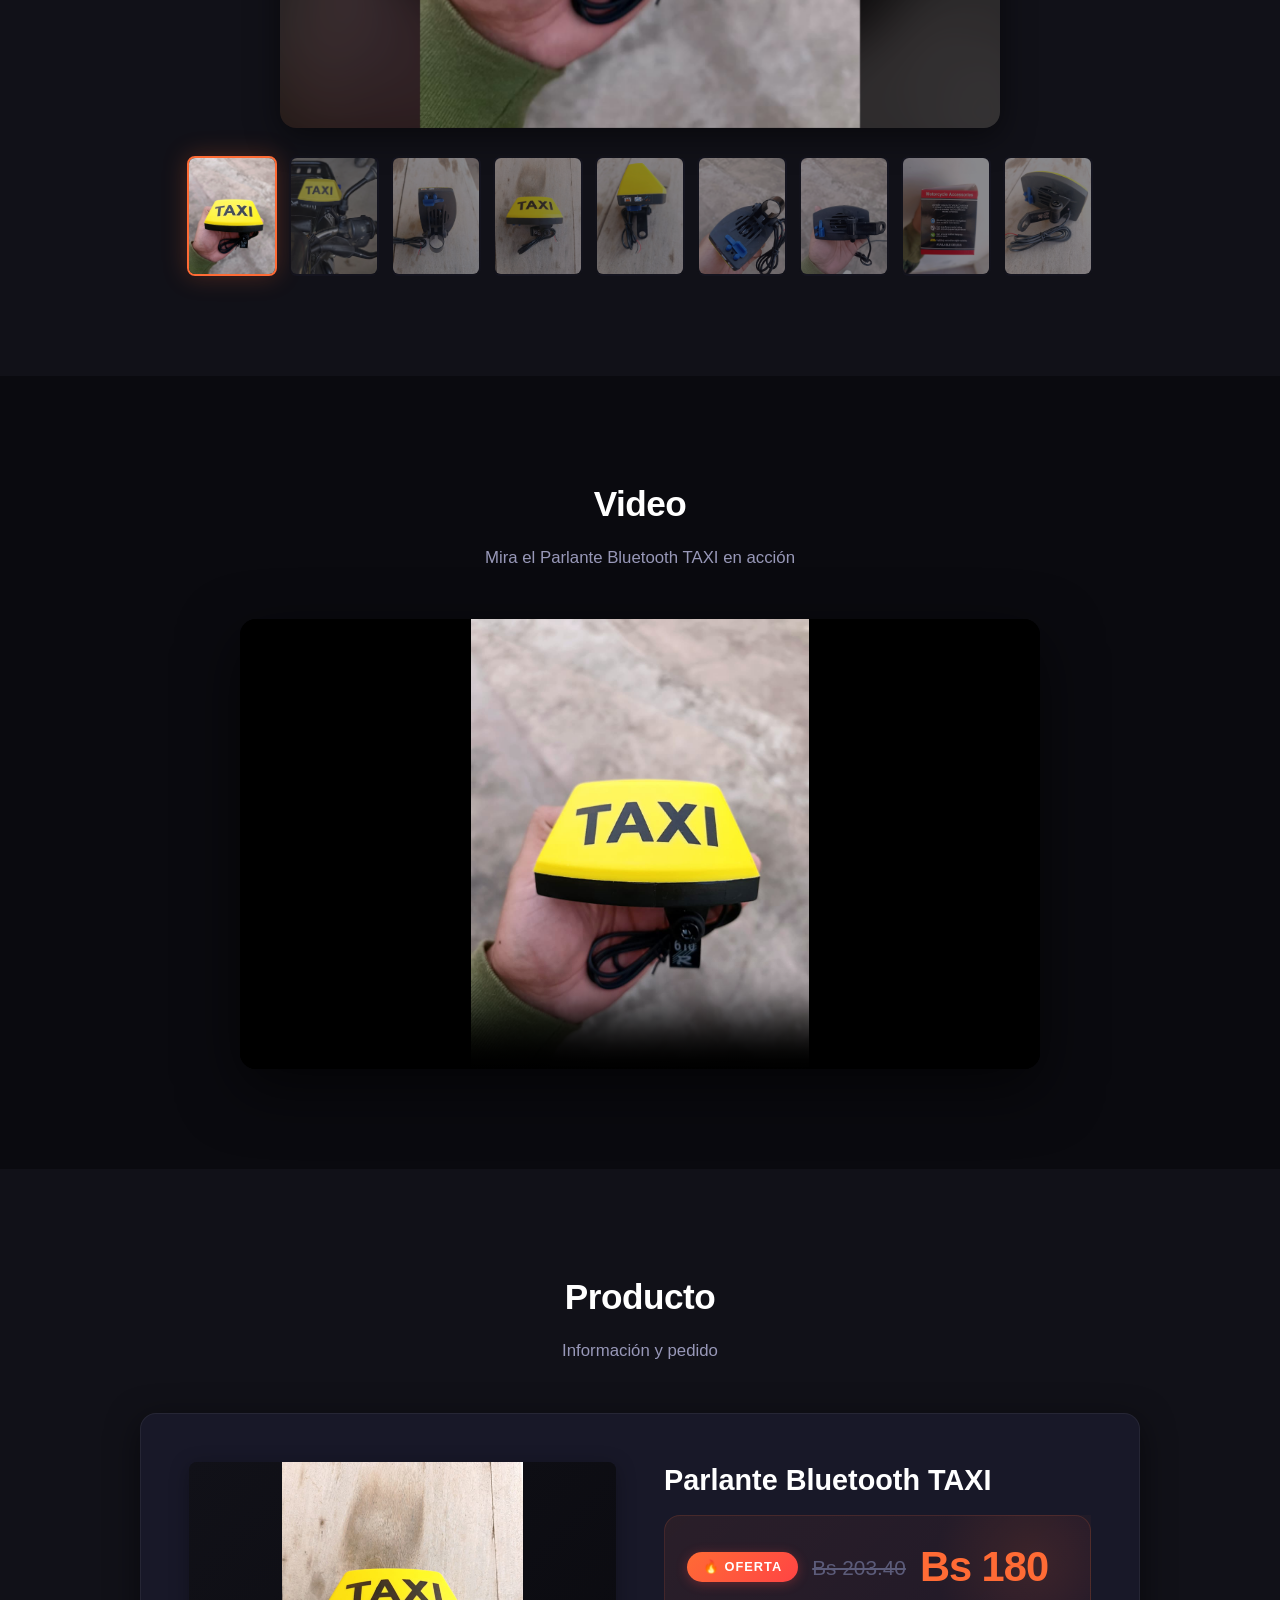
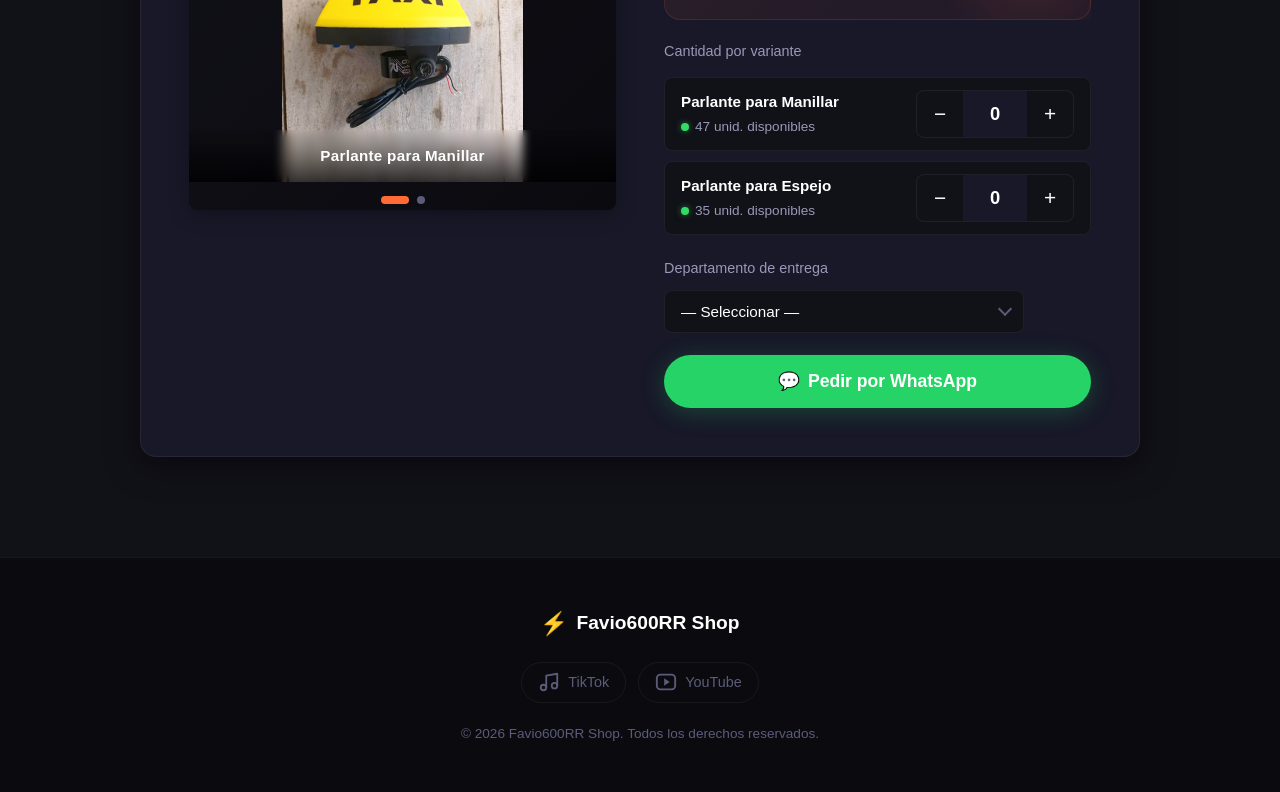
==== commit 0aa55f23: "updated" ====
--- a/public/index.html
+++ b/public/index.html
@@ -70,8 +70,9 @@
     <section id="galeria" class="section gallery">
         <div class="container">
             <h2 class="section-title">Galería</h2>
-            <p class="section-desc">Cada detalle de nuestro parlante premium</p>
+            <p class="section-desc">Cada detalle de nuestro parlante bluetooth TAXI</p>
             <div class="gallery-main">
+                <div class="gallery-blur" id="galleryBlur" style="background-image: url('assets/img/foto1.png')"></div>
                 <img id="galleryMain" src="assets/img/foto1.png" alt="Parlante Bluetooth TAXI">
             </div>
             <div class="gallery-thumbs" id="galleryThumbs">
@@ -83,6 +84,7 @@
                 <img src="assets/img/foto6.png" alt="Parlante Bluetooth TAXI - Imagen 6" class="thumb" data-index="5" loading="lazy">
                 <img src="assets/img/foto7.png" alt="Parlante Bluetooth TAXI - Imagen 7" class="thumb" data-index="6" loading="lazy">
                 <img src="assets/img/foto8.png" alt="Parlante Bluetooth TAXI - Imagen 8" class="thumb" data-index="7" loading="lazy">
+                <img src="assets/img/foto9.png" alt="Parlante Bluetooth TAXI - Imagen 9" class="thumb" data-index="8" loading="lazy">
             </div>
         </div>
     </section>
@@ -116,7 +118,7 @@
                             <div class="featured-label">Parlante para Manillar</div>
                         </div>
                         <div class="featured-slide" data-index="1">
-                            <img src="assets/img/foto2.png" alt="Parlante para Espejo" loading="lazy">
+                            <img src="assets/img/foto9.png" alt="Parlante para Espejo" loading="lazy">
                             <div class="featured-label">Parlante para Espejo</div>
                         </div>
                     </div>
--- a/public/css/style.css
+++ b/public/css/style.css
@@ -326,16 +326,33 @@
     border-radius: var(--radius);
     overflow: hidden;
     box-shadow: var(--shadow);
-    background: linear-gradient(135deg, var(--bg3), var(--bg2));
+    background: var(--bg);
+    position: relative;
 }
 .gallery-main img {
     width: 100%;
-    height: 460px;
-    object-fit: cover;
+    height: auto;
+    max-height: 65vh;
+    object-fit: contain;
     transition: transform var(--ease-slow), opacity 0.3s ease;
     display: block;
-}
-.gallery-main:hover img { transform: scale(1.04); }
+    position: relative;
+    z-index: 1;
+}
+.gallery-main:hover img { transform: scale(1.02); }
+
+.gallery-blur {
+    position: absolute;
+    inset: -60px;
+    background-size: cover;
+    background-position: center;
+    filter: blur(30px) brightness(0.4) saturate(1.2);
+    opacity: 0.7;
+    z-index: 0;
+    pointer-events: none;
+    transition: opacity 0.3s ease;
+    will-change: transform;
+}
 
 .gallery-thumbs {
     display: flex;
@@ -344,7 +361,8 @@
     flex-wrap: wrap;
 }
 .thumb {
-    width: 100px; height: 80px;
+    width: 90px;
+    aspect-ratio: 3/4;
     object-fit: cover;
     border-radius: var(--radius-sm);
     cursor: pointer;
@@ -363,6 +381,8 @@
     border-color: var(--primary);
     box-shadow: 0 0 24px rgba(255, 107, 53, 0.25);
 }
+
+
 
 /* ============== VIDEO ============== */
 .video-section { background: var(--bg); }
@@ -816,8 +836,8 @@
 
     .section { padding: 70px 0; }
     .section-title { font-size: 1.8rem; }
-    .gallery-main img { height: 340px; }
-    .thumb { width: 80px; height: 64px; }
+    .gallery-main img { max-height: 50vh; }
+    .thumb { width: 70px; }
 
     .product-card { grid-template-columns: 1fr; gap: 32px; padding: 32px; }
     .product-price { font-size: 2.2rem; }
@@ -840,9 +860,9 @@
     .section { padding: 50px 0; }
     .section-title { font-size: 1.5rem; }
     .section-desc { font-size: 0.95rem; margin-bottom: 32px; }
-    .gallery-main img { height: 240px; }
+    .gallery-main img { max-height: 40vh; }
     .gallery-thumbs { gap: 8px; }
-    .thumb { width: 58px; height: 46px; }
+    .thumb { width: 54px; }
 
     .product-card { padding: 20px; }
     .product-name { font-size: 1.4rem; }
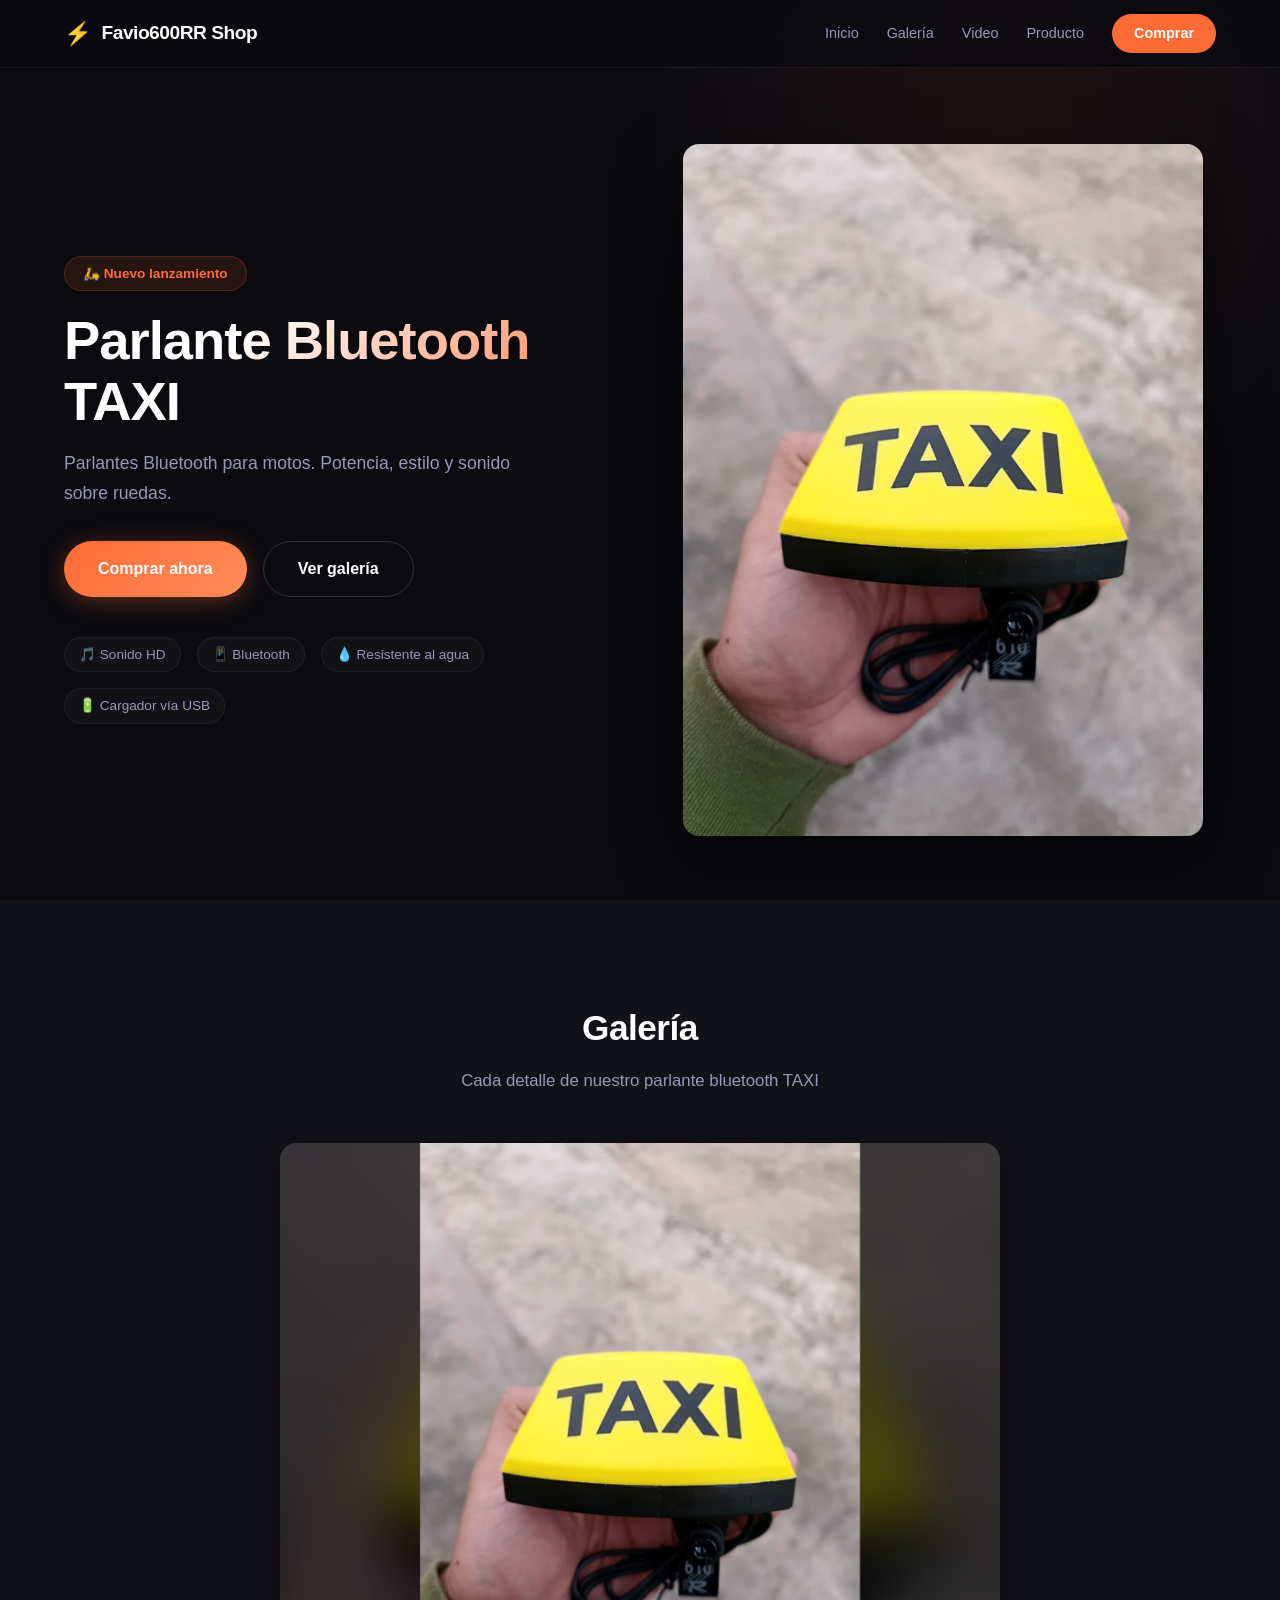
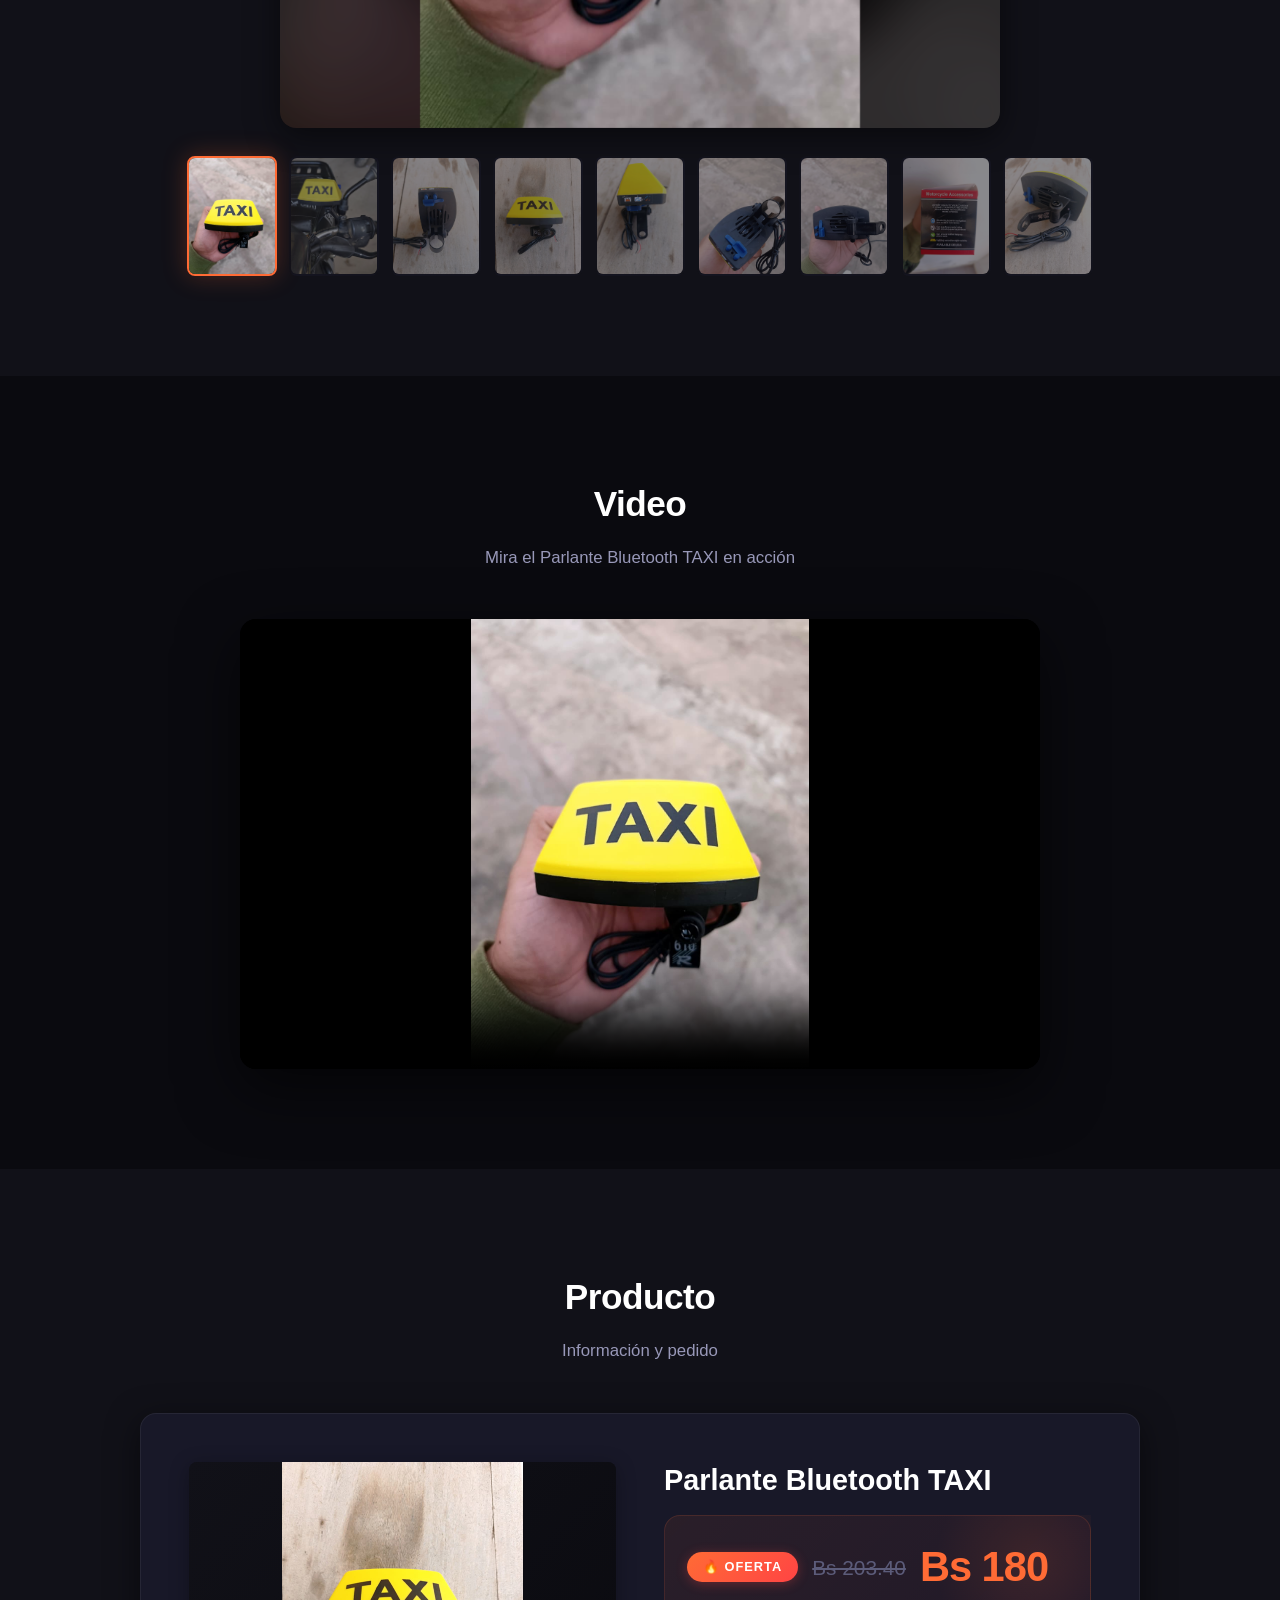
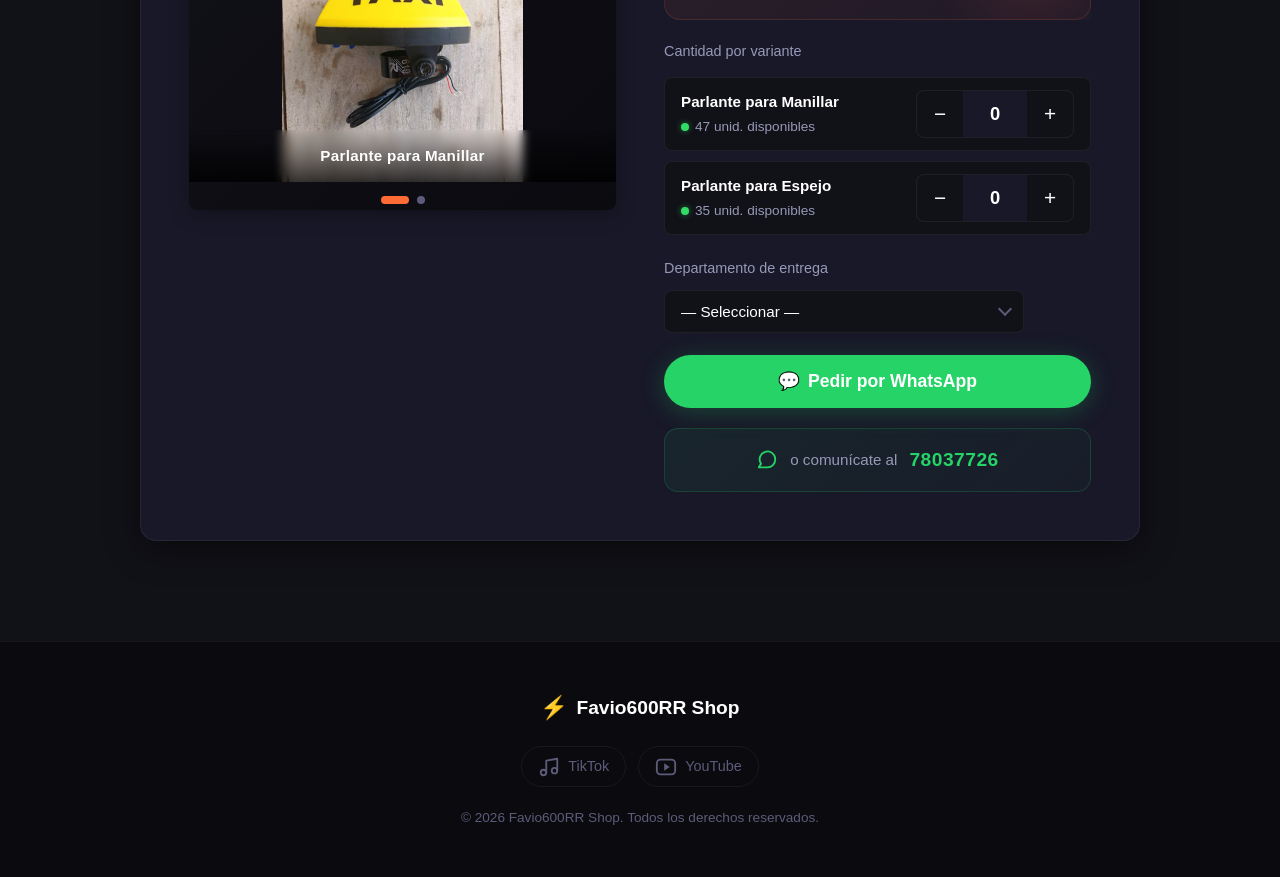
==== commit 8bbd175e: "updated" ====
--- a/public/index.html
+++ b/public/index.html
@@ -186,6 +186,11 @@
                     <button id="whatsappBtn" class="btn btn-whatsapp" type="button">
                         <span>💬</span> Pedir por WhatsApp
                     </button>
+                                        <div class="whatsapp-secondary">
+                        <svg class="ws-icon" viewBox="0 0 24 24" fill="none" stroke="currentColor" stroke-width="2" stroke-linecap="round" stroke-linejoin="round"><path d="M21 11.5a8.5 8.5 0 0 1-8.5 8.5H3l2.5-4A8.5 8.5 0 1 1 21 11.5z"/></svg>
+                        <span class="ws-text-light">o comunícate al</span>
+                        <span class="ws-number">78037726</span>
+                    </div>
                 </div>
             </div>
         </div>
--- a/public/css/style.css
+++ b/public/css/style.css
@@ -746,6 +746,54 @@
 }
 .btn-whatsapp:disabled { opacity: 0.5; cursor: not-allowed; transform: none; }
 
+/* --- Contacto secundario WhatsApp --- */
+.whatsapp-secondary {
+    display: flex;
+    align-items: center;
+    justify-content: center;
+    gap: 12px;
+    margin-top: 20px;
+    padding: 16px 24px;
+    border-radius: 14px;
+    background: linear-gradient(135deg, rgba(37, 211, 102, 0.07), rgba(37, 211, 102, 0.03));
+    border: 1px solid rgba(37, 211, 102, 0.18);
+    color: var(--text);
+    font-size: 1rem;
+    font-weight: 500;
+    transition: all var(--ease);
+    text-decoration: none;
+}
+.whatsapp-secondary .ws-icon {
+    width: 22px;
+    height: 22px;
+    color: #25d366;
+    flex-shrink: 0;
+    transition: transform var(--ease);
+}
+.whatsapp-secondary .ws-text-light {
+    color: var(--text2);
+    font-weight: 400;
+    font-size: 0.95rem;
+}
+.whatsapp-secondary .ws-number {
+    color: #25d366;
+    font-weight: 800;
+    font-size: 1.2rem;
+    letter-spacing: 0.5px;
+}
+.whatsapp-secondary.is-link {
+    cursor: pointer;
+}
+.whatsapp-secondary.is-link:hover {
+    background: linear-gradient(135deg, rgba(37, 211, 102, 0.14), rgba(37, 211, 102, 0.06));
+    border-color: rgba(37, 211, 102, 0.35);
+    transform: translateY(-2px);
+    box-shadow: 0 8px 28px rgba(37, 211, 102, 0.18);
+}
+.whatsapp-secondary.is-link:hover .ws-icon {
+    transform: scale(1.1);
+}
+
 /* ============== FOOTER ============== */
 .footer {
     background: var(--bg);
@@ -873,6 +921,9 @@
     .promo-badge { font-size: 0.7rem; padding: 4px 12px; }
     .qty-btn { width: 40px; height: 40px; }
     .qty-input { width: 54px; height: 40px; font-size: 1rem; }
+    .whatsapp-secondary { font-size: 0.9rem; padding: 14px 18px; gap: 10px; }
+    .whatsapp-secondary .ws-icon { width: 20px; height: 20px; }
+    .whatsapp-secondary .ws-number { font-size: 1.1rem; }
 
     .video-wrapper video { aspect-ratio: 16 / 9; }
 
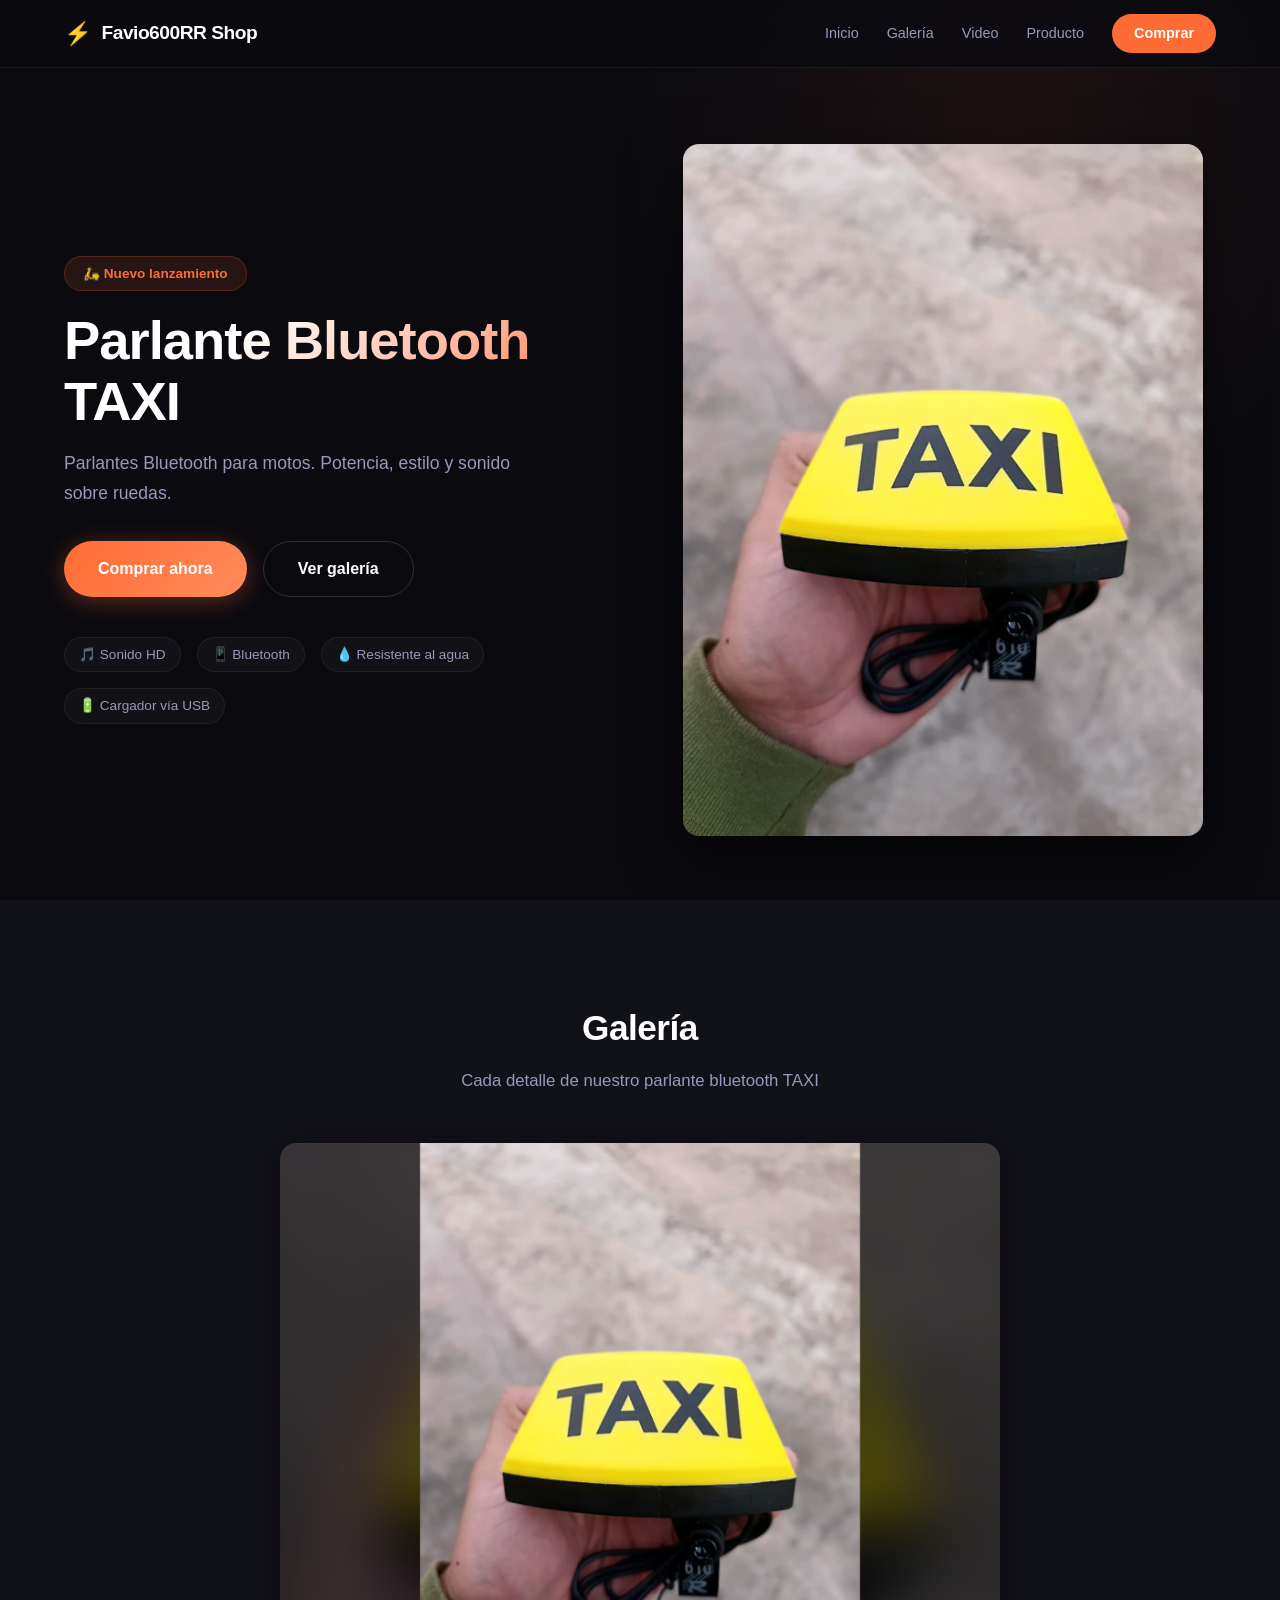
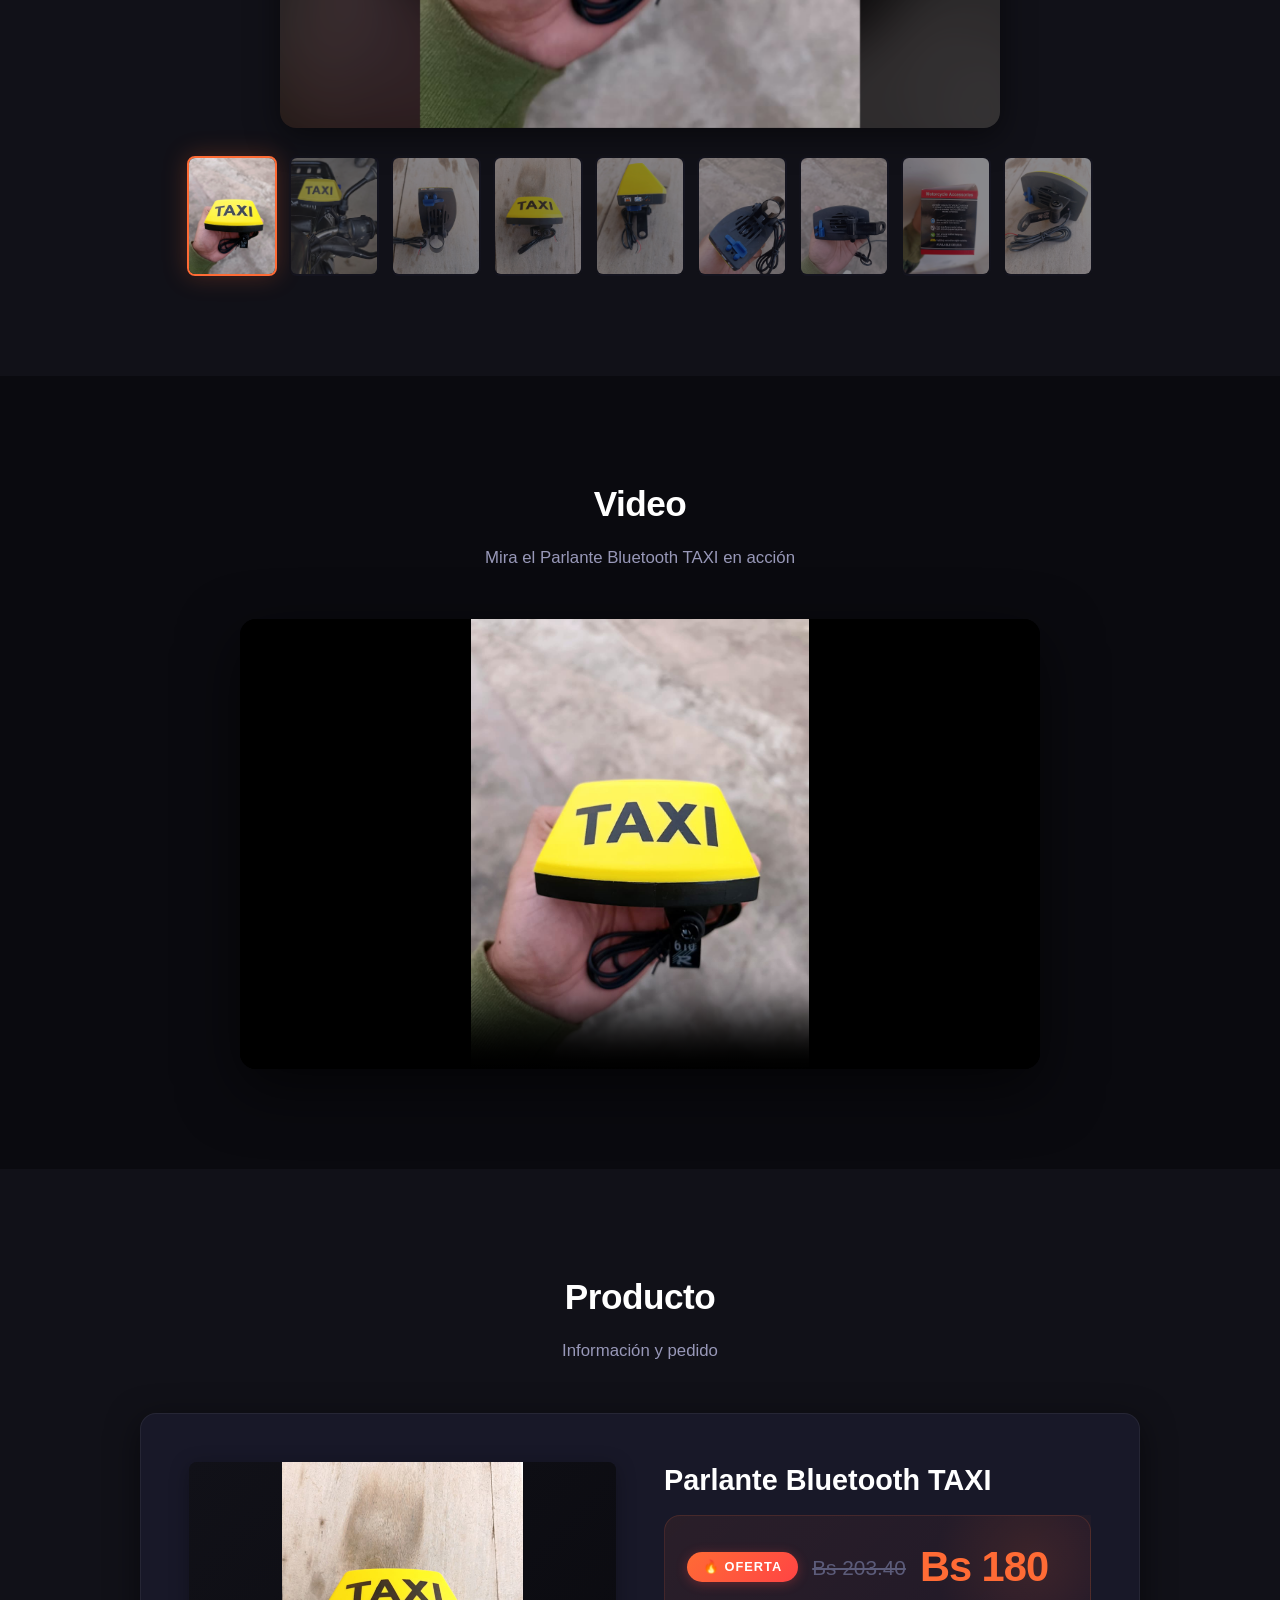
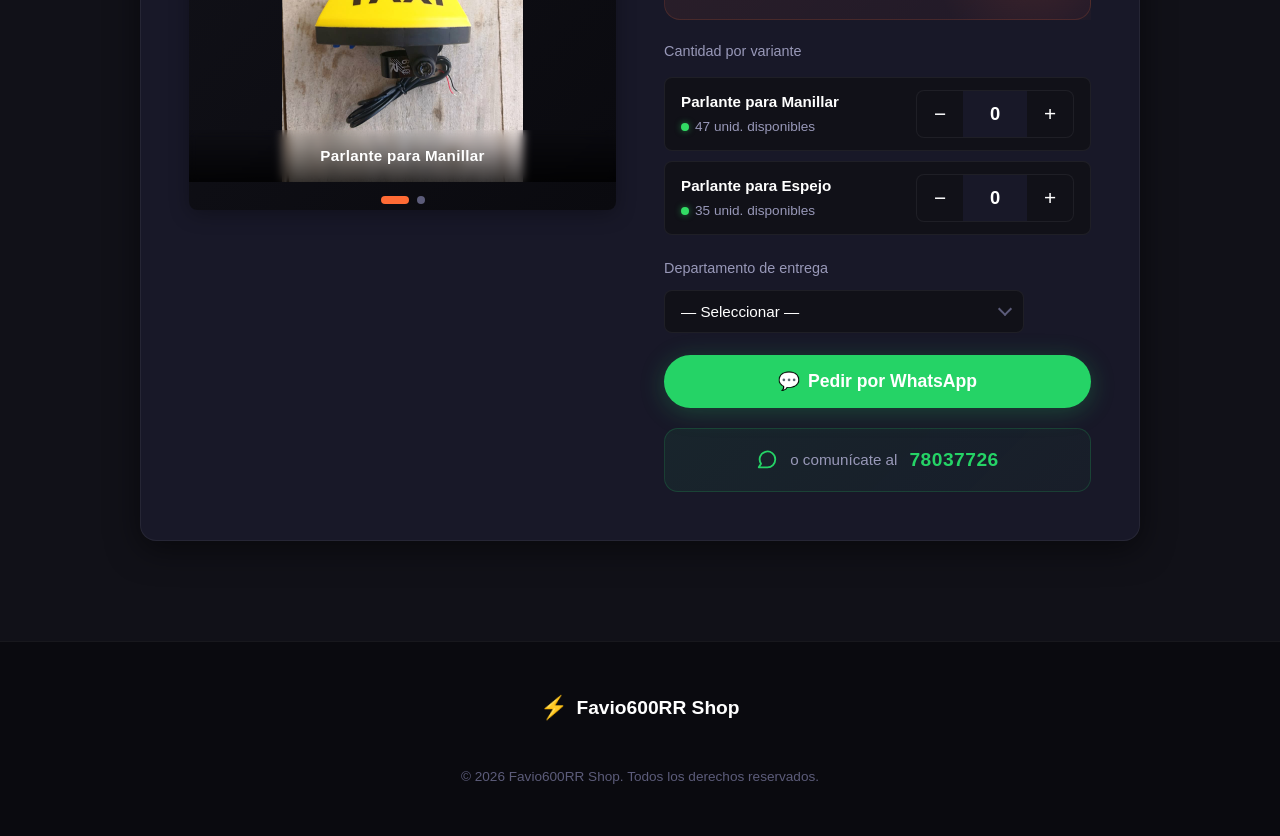
==== commit 0fa5ce53: "updated" ====
--- a/public/index.html
+++ b/public/index.html
@@ -204,8 +204,7 @@
                 <span>Favio600RR Shop</span>
             </div>
             <div class="footer-social">
-                <a href="https://www.tiktok.com/@favio600rr.yt" class="social-link" target="_blank" rel="noopener noreferrer" aria-label="TikTok"><svg xmlns="http://www.w3.org/2000/svg" width="22" height="22" viewBox="0 0 24 24" fill="none" stroke="currentColor" stroke-width="2" stroke-linecap="round" stroke-linejoin="round"><path d="M9 18V5l12-2v13"/><circle cx="6" cy="18" r="3"/><circle cx="18" cy="16" r="3"/></svg><span>TikTok</span></a>
-                <a href="https://www.youtube.com/@Favio600RR" class="social-link" target="_blank" rel="noopener noreferrer" aria-label="YouTube"><svg xmlns="http://www.w3.org/2000/svg" width="22" height="22" viewBox="0 0 24 24" fill="none" stroke="currentColor" stroke-width="2" stroke-linecap="round" stroke-linejoin="round"><rect x="2" y="4" width="20" height="16" rx="4"/><polygon points="10,8 16,12 10,16" fill="currentColor" stroke="none"/></svg><span>YouTube</span></a>
+
             </div>
             <p class="footer-copy">© 2026 Favio600RR Shop. Todos los derechos reservados.</p>
         </div>
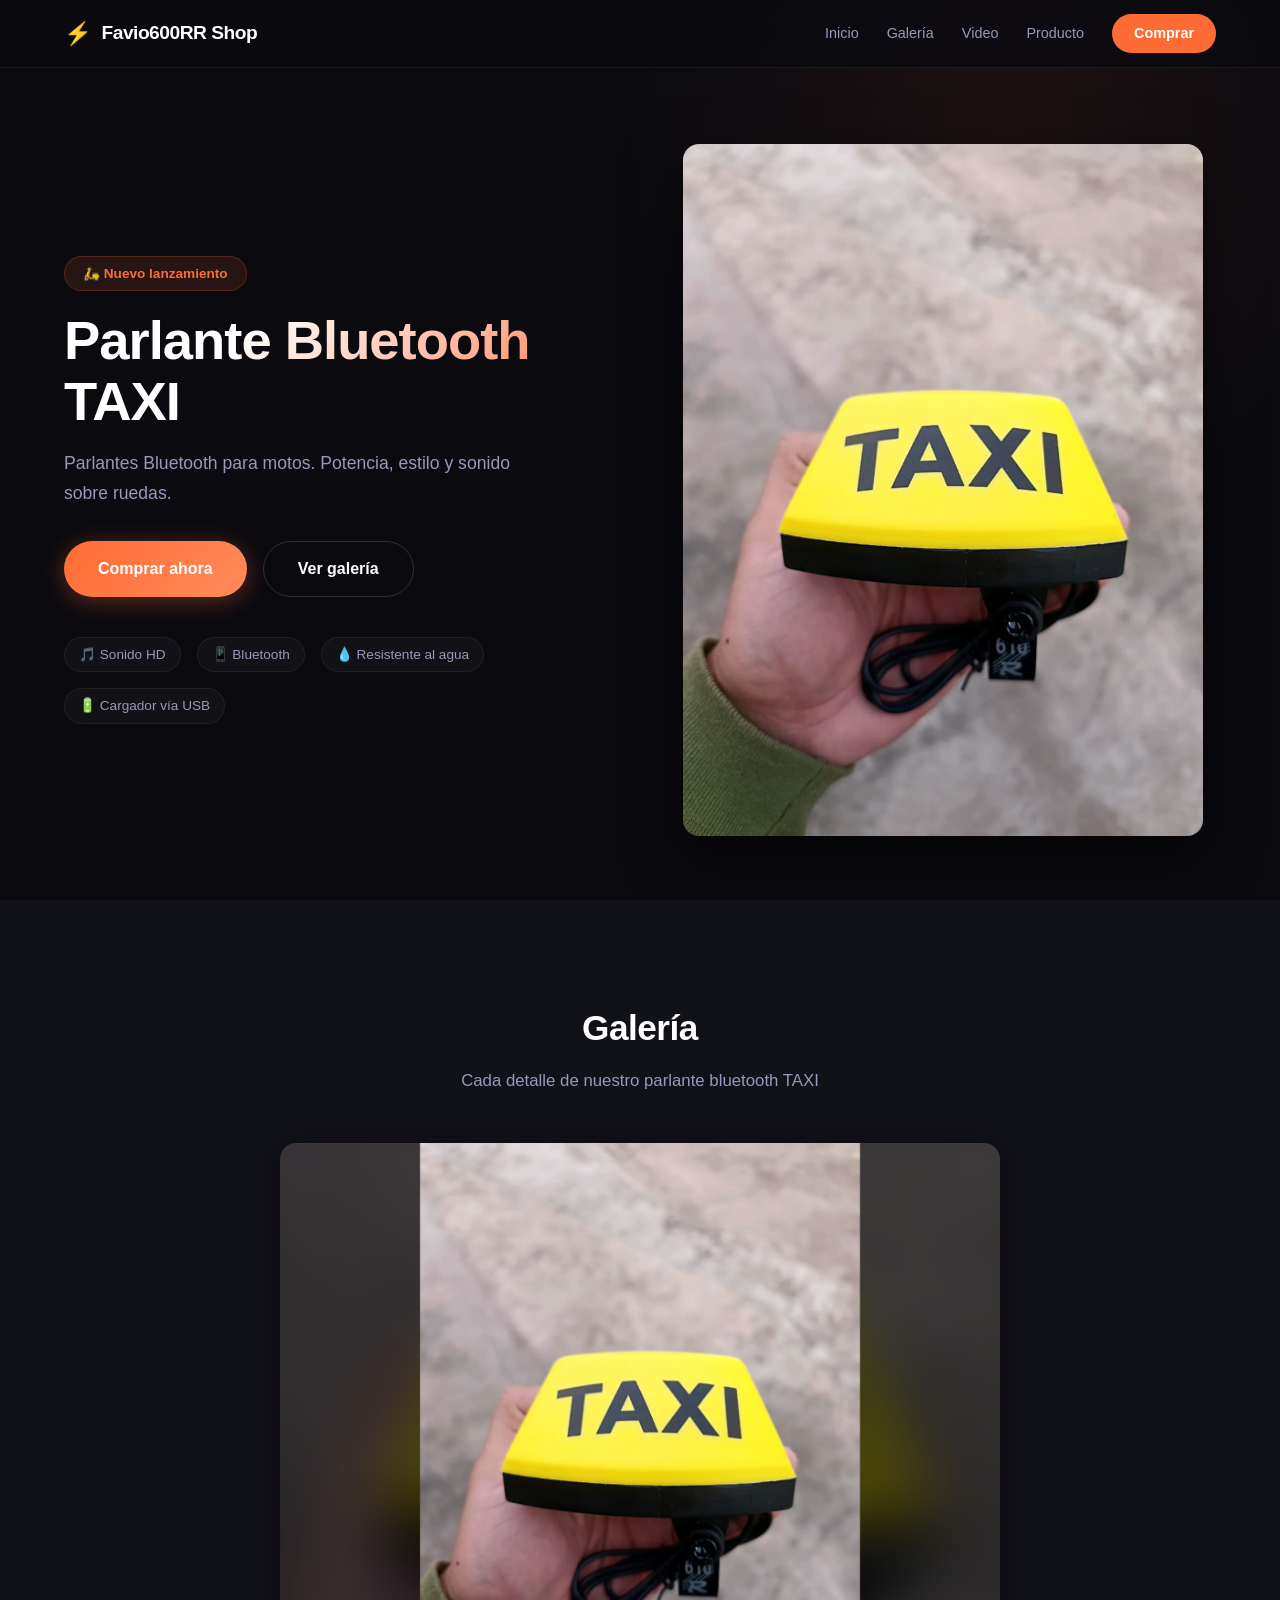
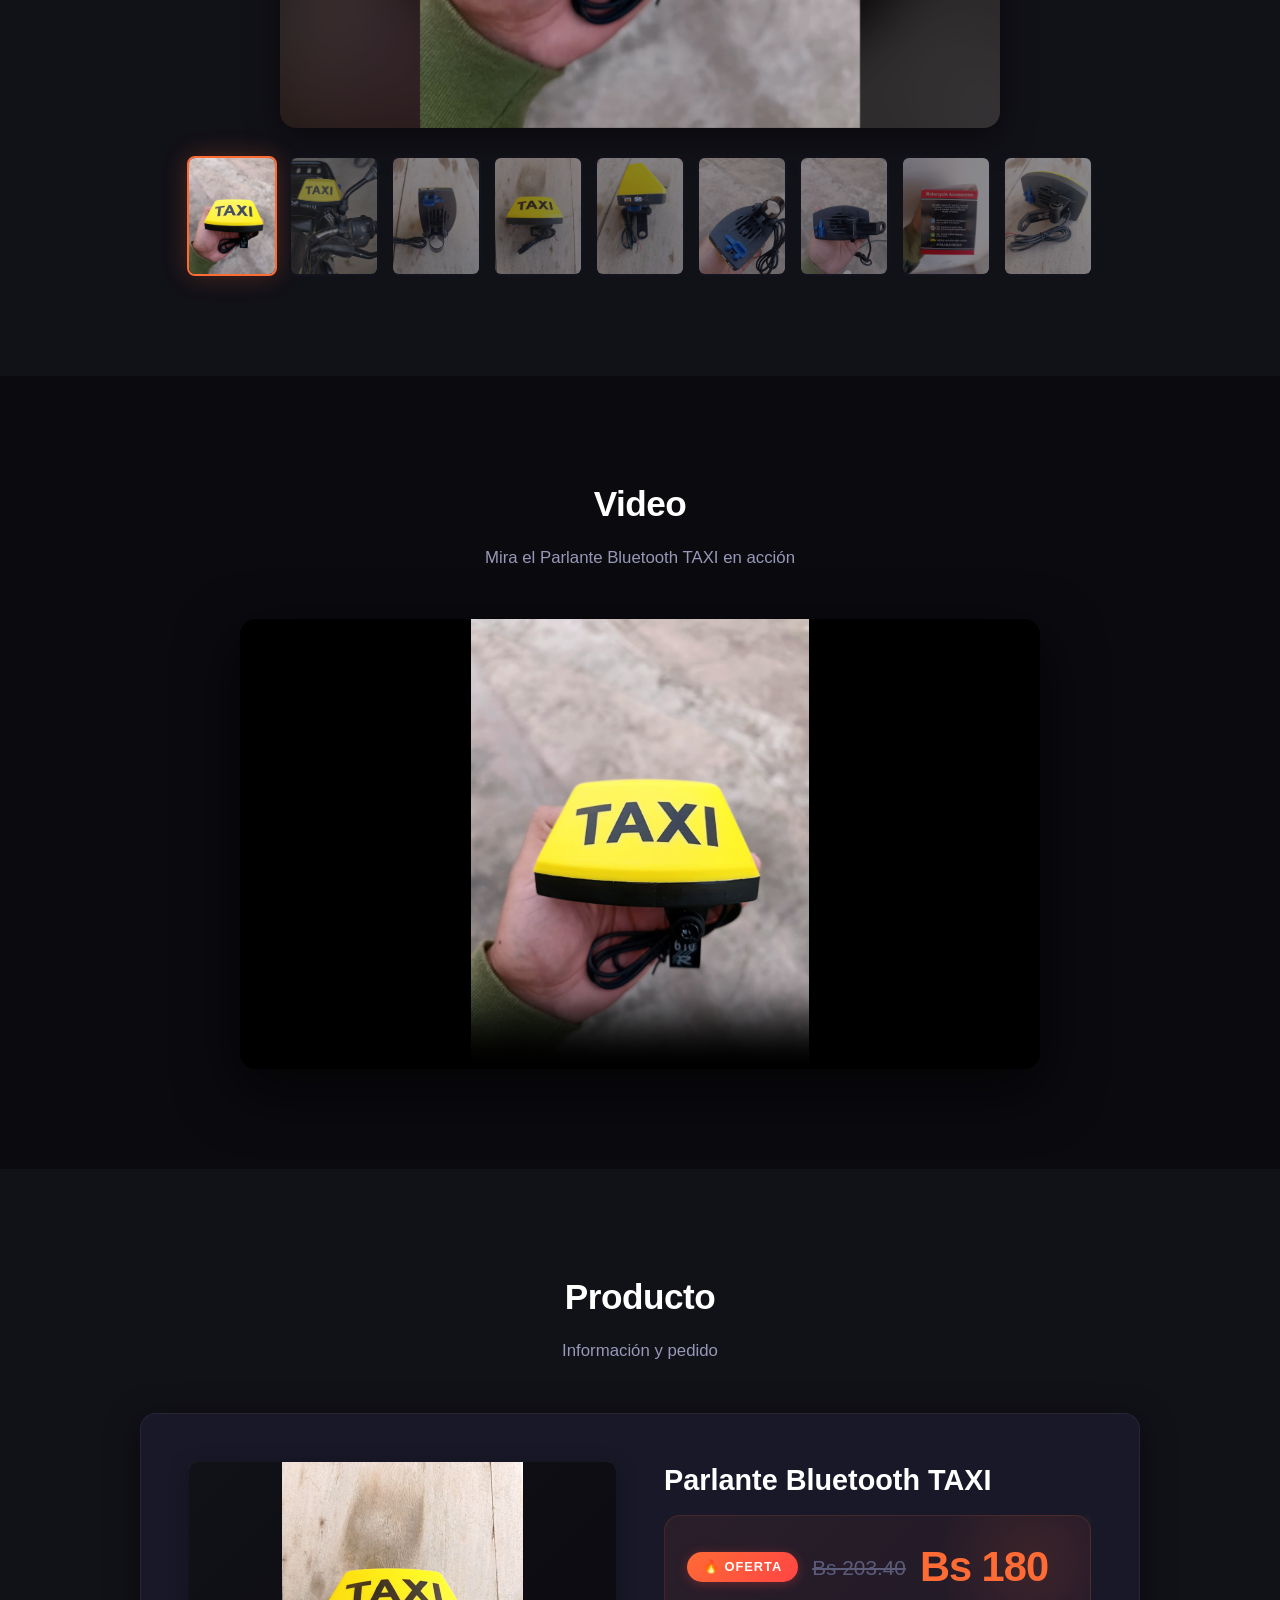
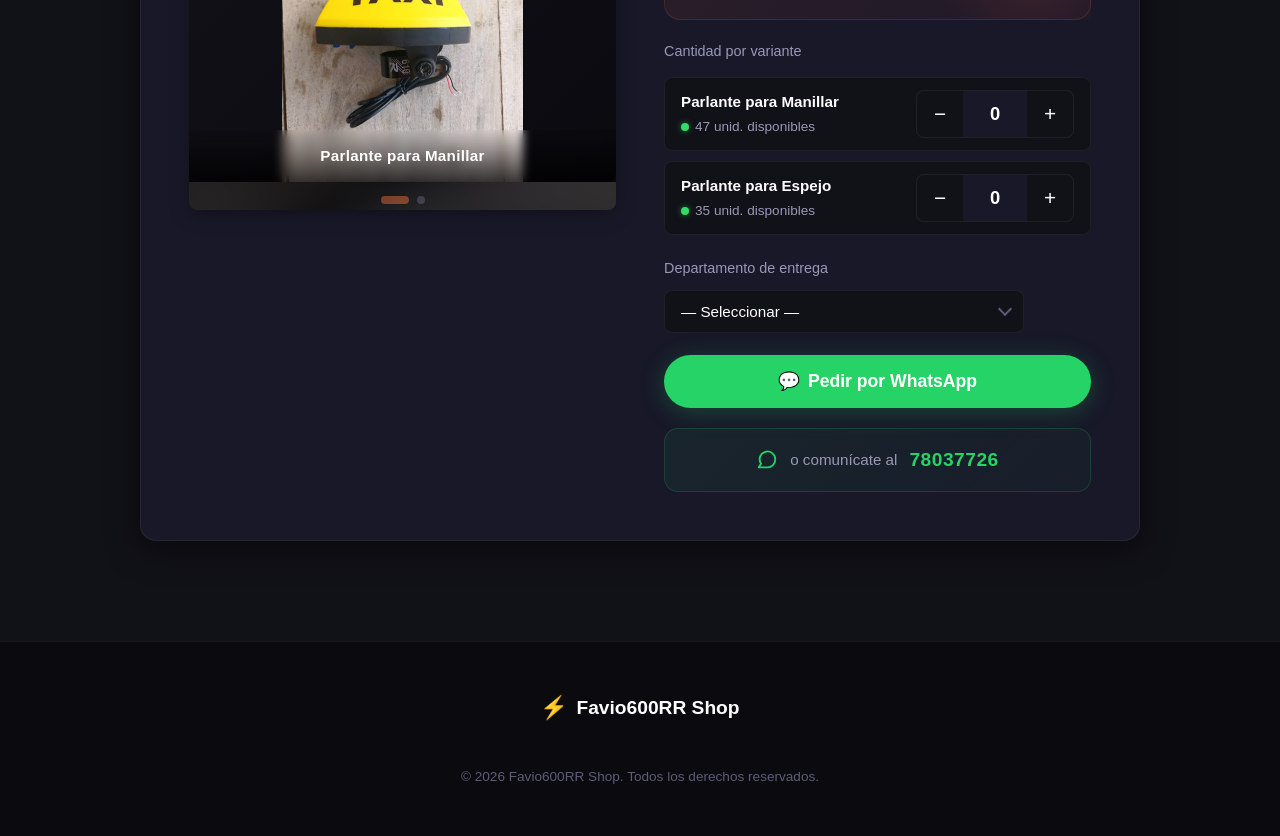
==== commit 63139487: "updated" ====
--- a/public/index.html
+++ b/public/index.html
@@ -112,6 +112,7 @@
             <div class="product-card">
                 <div class="product-img-col">
                 <div class="product-featured" id="productFeatured">
+                    <div class="featured-blur" id="featuredBlur"></div>
                     <div class="featured-slides">
                         <div class="featured-slide active" data-index="0">
                             <img src="assets/img/foto4.png" alt="Parlante para Manillar" loading="lazy">
--- a/public/css/style.css
+++ b/public/css/style.css
@@ -328,6 +328,7 @@
     box-shadow: var(--shadow);
     background: var(--bg);
     position: relative;
+    touch-action: pan-y;
 }
 .gallery-main img {
     width: 100%;
@@ -584,6 +585,18 @@
 }
 .featured-slide:hover img {
     transform: scale(1.03);
+}
+.featured-blur {
+    position: absolute;
+    inset: -40px;
+    background-size: cover;
+    background-position: center;
+    filter: blur(24px) brightness(0.35) saturate(1.1);
+    opacity: 0.6;
+    z-index: 0;
+    pointer-events: none;
+    transition: opacity 0.4s ease;
+    will-change: transform;
 }
 .featured-label {
     position: absolute;
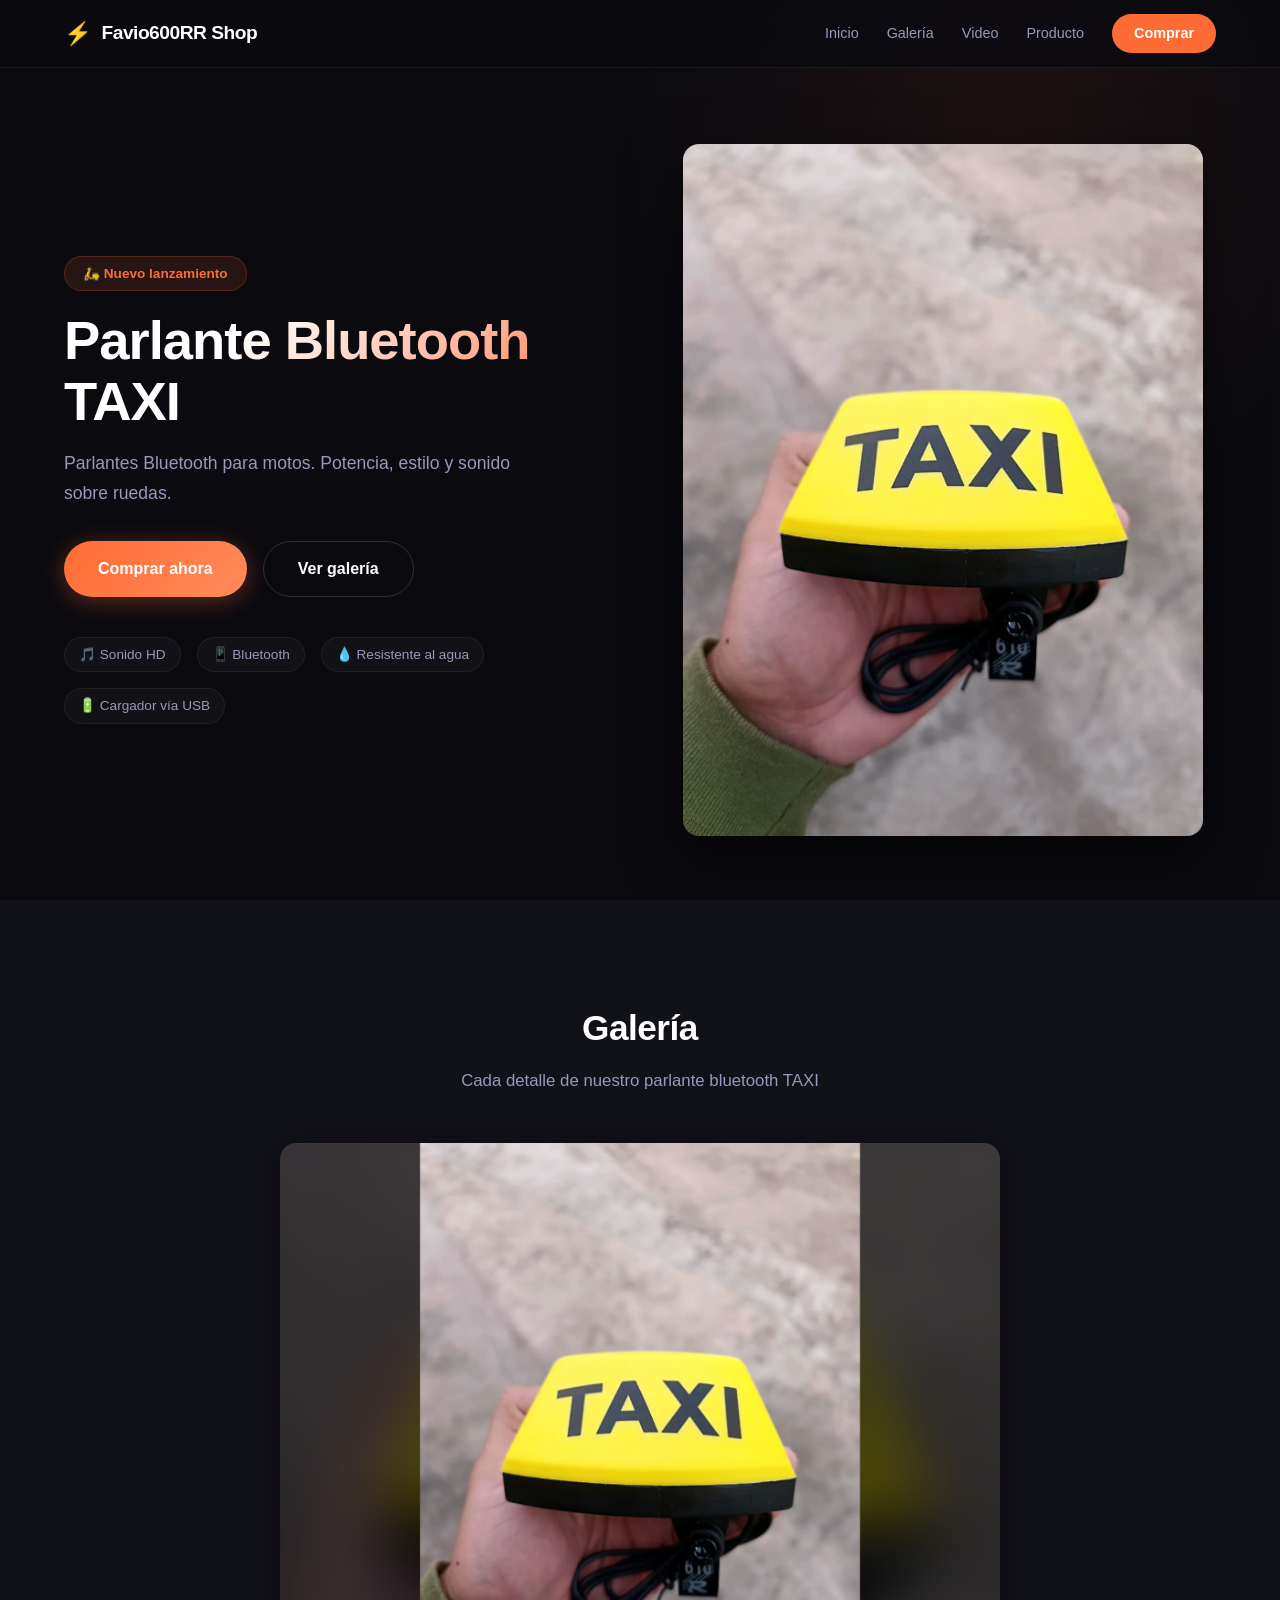
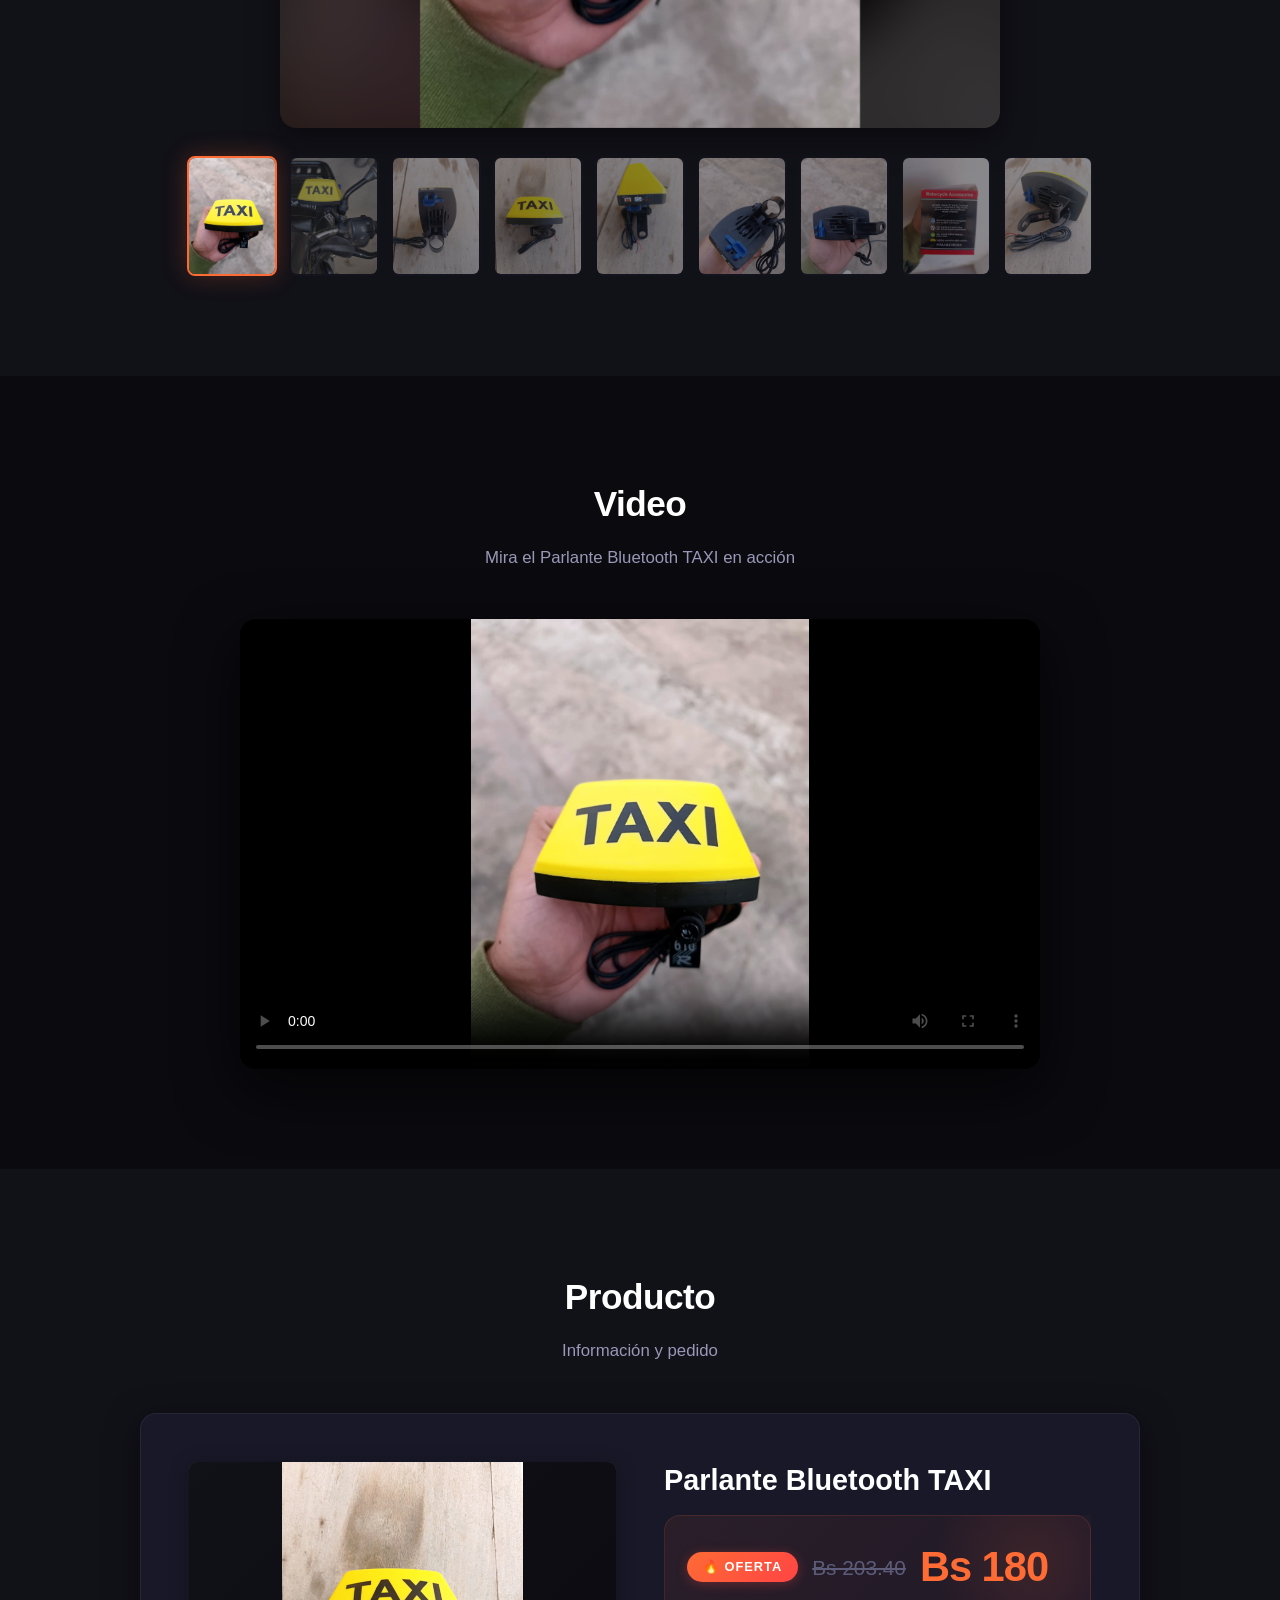
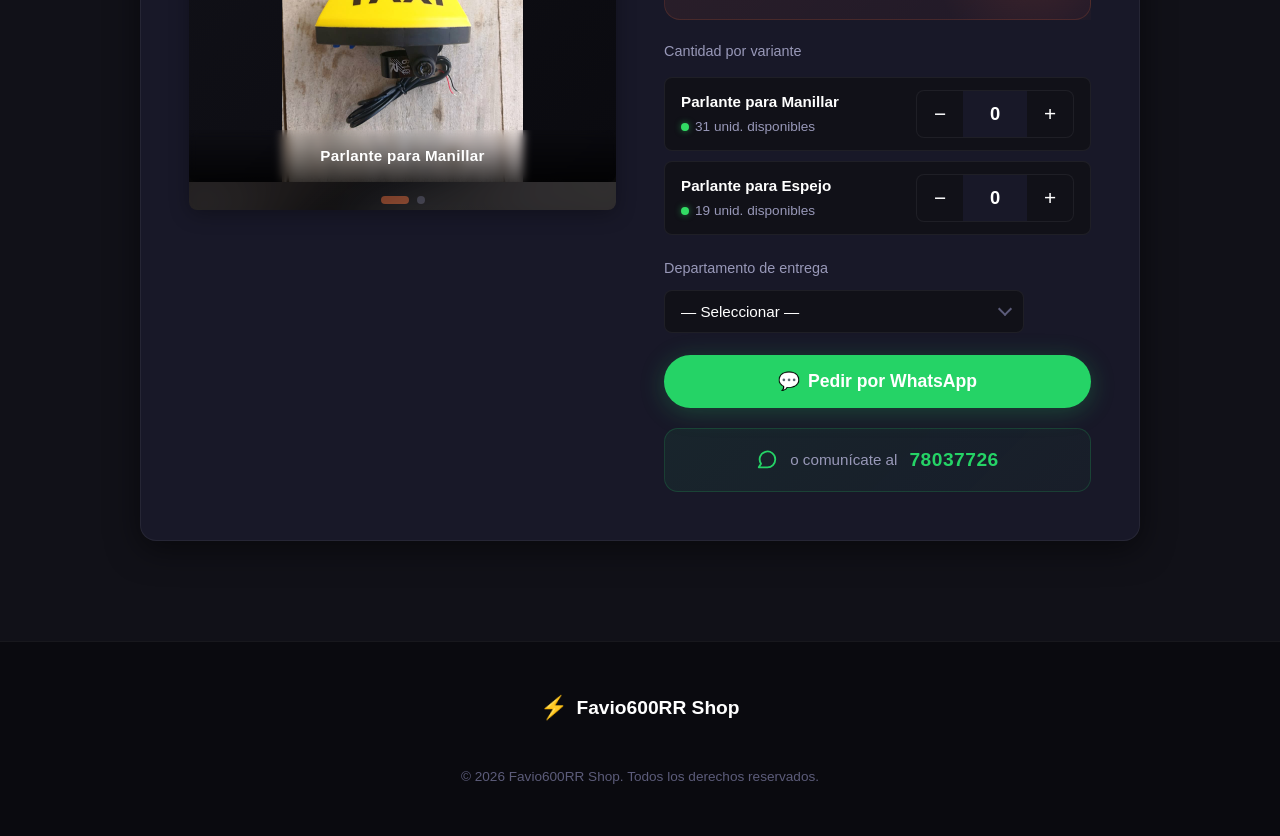
==== commit 5a6b3d15: "updated" ====
--- a/public/index.html
+++ b/public/index.html
@@ -145,22 +145,22 @@
                         <div class="variant-item">
                             <div class="variant-info">
                                 <span class="variant-label">Parlante para Manillar</span>
-                                <span class="variant-stock"><span class="stock-dot"></span> 47 unid. disponibles</span>
+                                <span class="variant-stock"><span class="stock-dot"></span> 31 unid. disponibles</span>
                             </div>
                             <div class="quantity-selector">
                                 <button class="qty-btn variant-minus" data-id="manillar" type="button" aria-label="Reducir Parlante para Manillar">−</button>
-                                <input type="number" class="qty-input variant-qty" data-id="manillar" value="0" min="0" max="47" aria-live="polite">
+                                <input type="number" class="qty-input variant-qty" data-id="manillar" value="0" min="0" max="31" aria-live="polite">
                                 <button class="qty-btn variant-plus" data-id="manillar" type="button" aria-label="Aumentar Parlante para Manillar">+</button>
                             </div>
                         </div>
                         <div class="variant-item">
                             <div class="variant-info">
                                 <span class="variant-label">Parlante para Espejo</span>
-                                <span class="variant-stock"><span class="stock-dot"></span> 35 unid. disponibles</span>
+                                <span class="variant-stock"><span class="stock-dot"></span> 19 unid. disponibles</span>
                             </div>
                             <div class="quantity-selector">
                                 <button class="qty-btn variant-minus" data-id="espejo" type="button" aria-label="Reducir Parlante para Espejo">−</button>
-                                <input type="number" class="qty-input variant-qty" data-id="espejo" value="0" min="0" max="35" aria-live="polite">
+                                <input type="number" class="qty-input variant-qty" data-id="espejo" value="0" min="0" max="19" aria-live="polite">
                                 <button class="qty-btn variant-plus" data-id="espejo" type="button" aria-label="Aumentar Parlante para Espejo">+</button>
                             </div>
                         </div>
